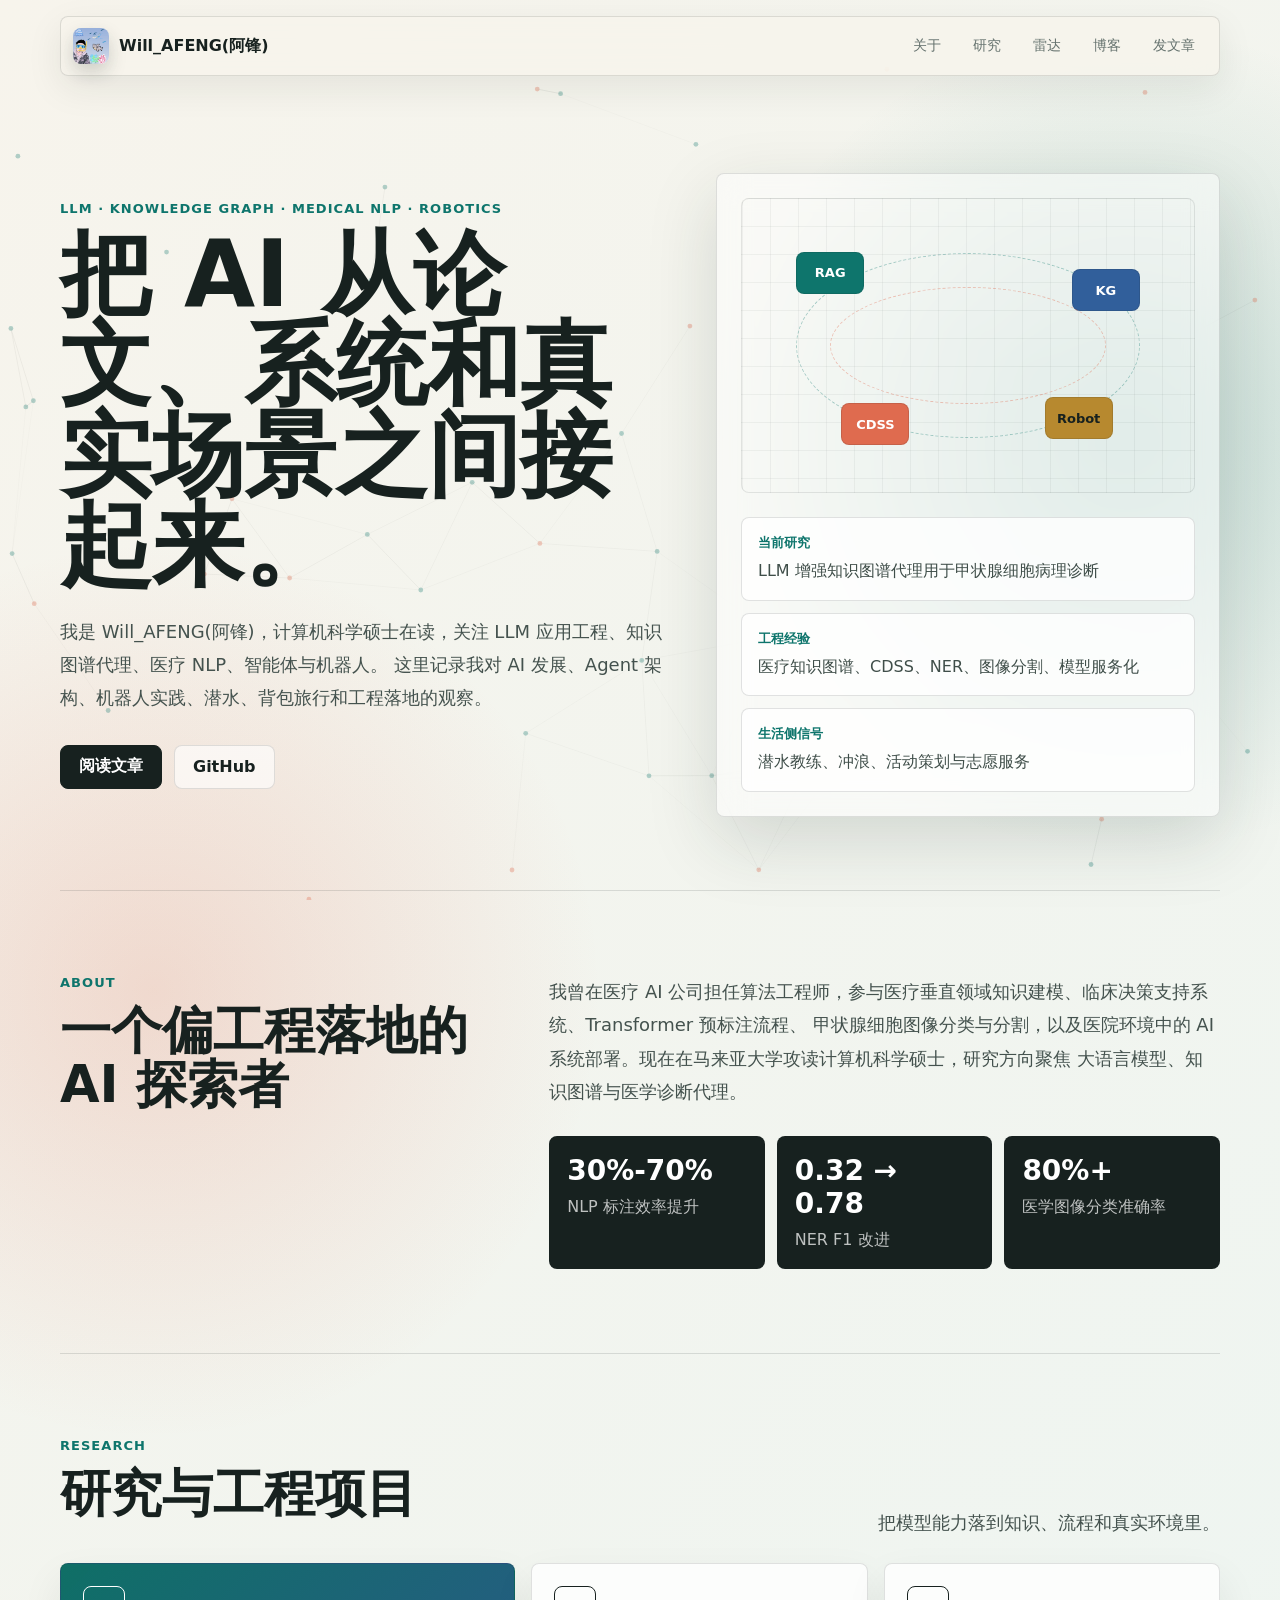
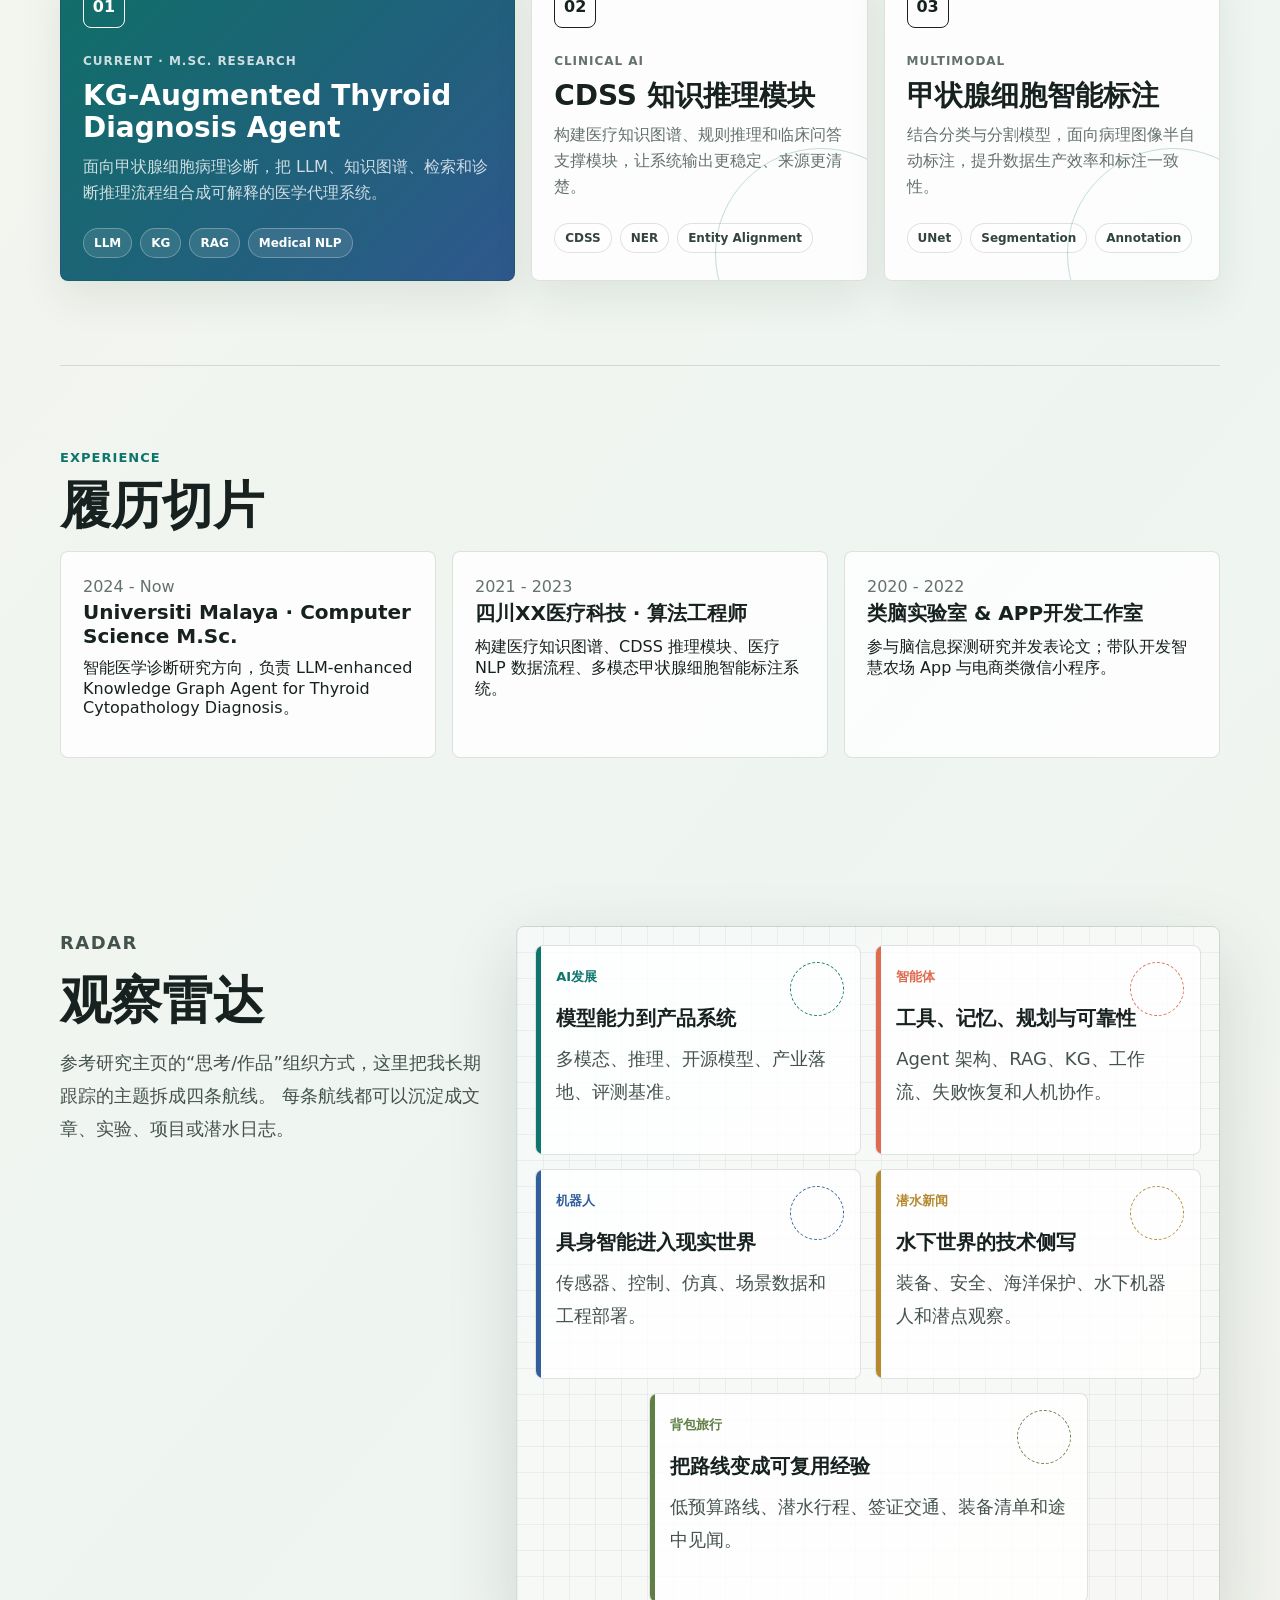
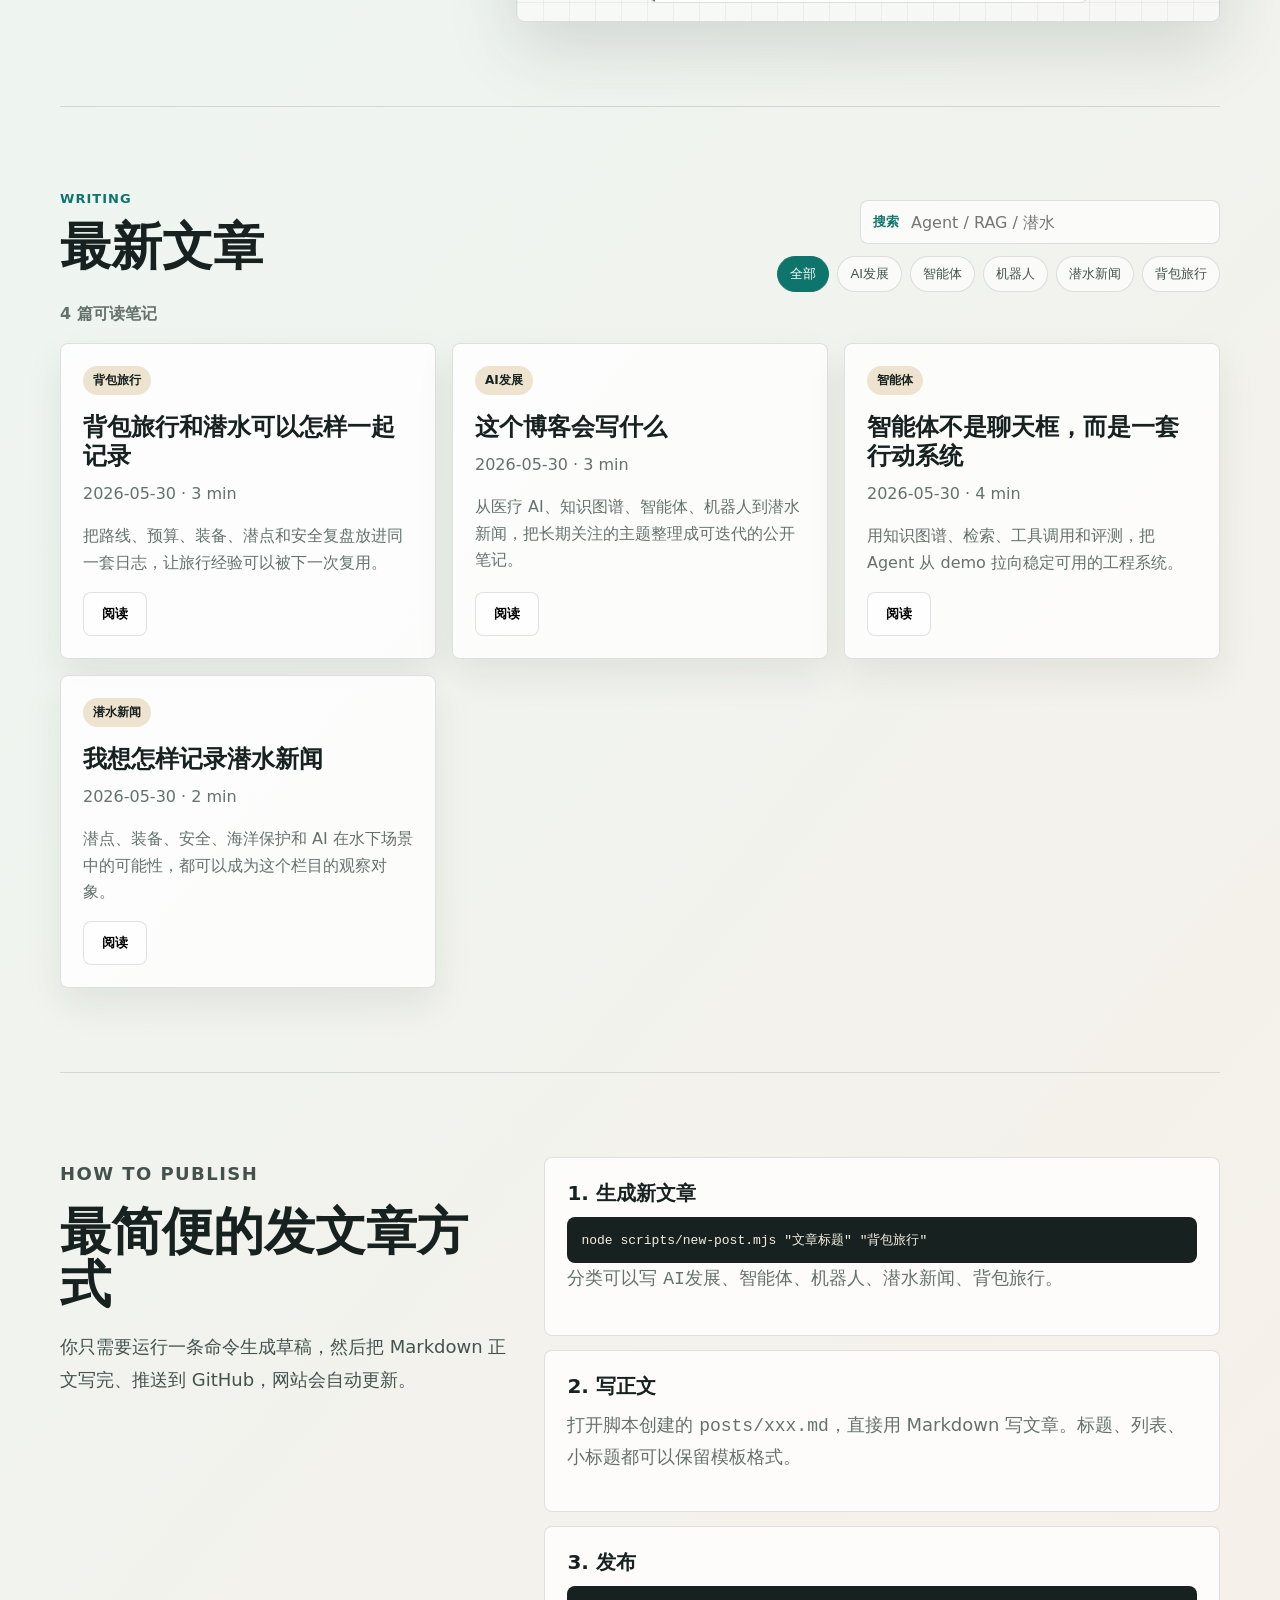
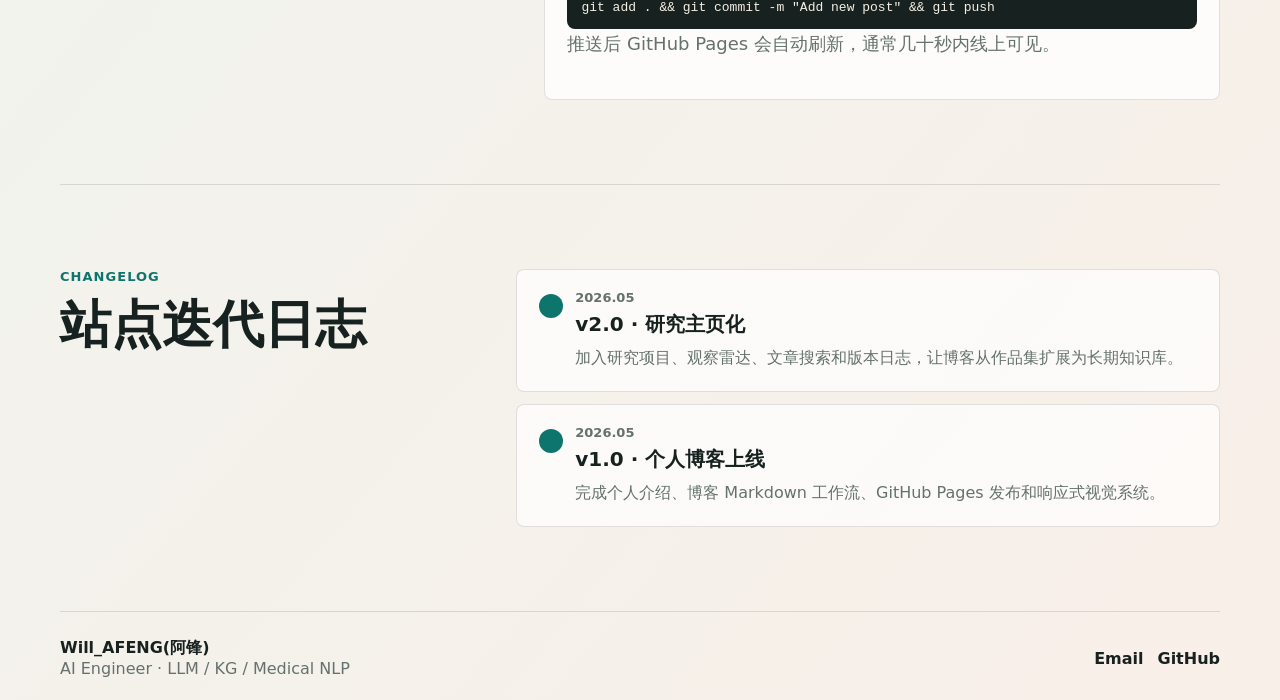
==== FengBlog/index.html @ 1c913313 "Update blog identity and travel publishing flow" ====
<!doctype html>
<html lang="zh-CN">
  <head>
    <meta charset="utf-8">
    <meta name="viewport" content="width=device-width, initial-scale=1">
    <meta name="description" content="Will_AFENG(阿锋)的个人博客：LLM、AI 应用工程、智能体、机器人、潜水与背包旅行。">
    <title>Will_AFENG(阿锋) | AI 应用工程师</title>
    <link rel="stylesheet" href="/styles.css">
  </head>
  <body>
    <canvas id="signal-field" aria-hidden="true"></canvas>

    <header class="site-header">
      <a class="brand" href="#top" aria-label="回到首页">
        <img class="brand-avatar" src="/assets/avatar.jpg" alt="Will_AFENG(阿锋)头像">
        <span>Will_AFENG(阿锋)</span>
      </a>
      <nav class="nav" aria-label="主导航">
        <a href="#about">关于</a>
        <a href="#research">研究</a>
        <a href="#radar">雷达</a>
        <a href="#posts">博客</a>
        <a href="#add-post">发文章</a>
      </nav>
    </header>

    <main id="top">
      <section class="hero">
        <div class="hero-copy">
          <p class="eyebrow">LLM · Knowledge Graph · Medical NLP · Robotics</p>
          <h1>把 AI 从论文、系统和真实场景之间接起来。</h1>
          <p class="hero-lede">
            我是 Will_AFENG(阿锋)，计算机科学硕士在读，关注 LLM 应用工程、知识图谱代理、医疗 NLP、智能体与机器人。
            这里记录我对 AI 发展、Agent 架构、机器人实践、潜水、背包旅行和工程落地的观察。
          </p>
          <div class="hero-actions">
            <a class="button primary" href="#posts">阅读文章</a>
            <a class="button ghost" href="https://github.com/JtingF101" target="_blank" rel="noreferrer">GitHub</a>
          </div>
        </div>

        <aside class="hero-panel" aria-label="个人状态">
          <div class="status-orbit">
            <span>RAG</span>
            <span>KG</span>
            <span>CDSS</span>
            <span>Robot</span>
          </div>
          <dl class="quick-facts">
            <div>
              <dt>当前研究</dt>
              <dd>LLM 增强知识图谱代理用于甲状腺细胞病理诊断</dd>
            </div>
            <div>
              <dt>工程经验</dt>
              <dd>医疗知识图谱、CDSS、NER、图像分割、模型服务化</dd>
            </div>
            <div>
              <dt>生活侧信号</dt>
              <dd>潜水教练、冲浪、活动策划与志愿服务</dd>
            </div>
          </dl>
        </aside>
      </section>

      <section id="about" class="section about-grid">
        <div>
          <p class="section-kicker">About</p>
          <h2>一个偏工程落地的 AI 探索者</h2>
        </div>
        <div class="about-copy">
          <p>
            我曾在医疗 AI 公司担任算法工程师，参与医疗垂直领域知识建模、临床决策支持系统、Transformer 预标注流程、
            甲状腺细胞图像分类与分割，以及医院环境中的 AI 系统部署。现在在马来亚大学攻读计算机科学硕士，研究方向聚焦
            大语言模型、知识图谱与医学诊断代理。
          </p>
          <div class="metric-row">
            <div><strong>30%-70%</strong><span>NLP 标注效率提升</span></div>
            <div><strong>0.32 → 0.78</strong><span>NER F1 改进</span></div>
            <div><strong>80%+</strong><span>医学图像分类准确率</span></div>
          </div>
        </div>
      </section>

      <section id="research" class="section research-section">
        <div class="section-heading">
          <div>
            <p class="section-kicker">Research</p>
            <h2>研究与工程项目</h2>
          </div>
          <p class="section-note">把模型能力落到知识、流程和真实环境里。</p>
        </div>
        <div class="research-grid">
          <article class="research-card feature">
            <span class="card-index">01</span>
            <p class="project-type">Current · M.Sc. Research</p>
            <h3>KG-Augmented Thyroid Diagnosis Agent</h3>
            <p>
              面向甲状腺细胞病理诊断，把 LLM、知识图谱、检索和诊断推理流程组合成可解释的医学代理系统。
            </p>
            <div class="pill-row">
              <span>LLM</span><span>KG</span><span>RAG</span><span>Medical NLP</span>
            </div>
          </article>
          <article class="research-card">
            <span class="card-index">02</span>
            <p class="project-type">Clinical AI</p>
            <h3>CDSS 知识推理模块</h3>
            <p>
              构建医疗知识图谱、规则推理和临床问答支撑模块，让系统输出更稳定、来源更清楚。
            </p>
            <div class="pill-row">
              <span>CDSS</span><span>NER</span><span>Entity Alignment</span>
            </div>
          </article>
          <article class="research-card">
            <span class="card-index">03</span>
            <p class="project-type">Multimodal</p>
            <h3>甲状腺细胞智能标注</h3>
            <p>
              结合分类与分割模型，面向病理图像半自动标注，提升数据生产效率和标注一致性。
            </p>
            <div class="pill-row">
              <span>UNet</span><span>Segmentation</span><span>Annotation</span>
            </div>
          </article>
        </div>
      </section>

      <section class="section timeline-section">
        <p class="section-kicker">Experience</p>
        <h2>履历切片</h2>
        <div class="timeline">
          <article>
            <time>2024 - Now</time>
            <h3>Universiti Malaya · Computer Science M.Sc.</h3>
            <p>智能医学诊断研究方向，负责 LLM-enhanced Knowledge Graph Agent for Thyroid Cytopathology Diagnosis。</p>
          </article>
          <article>
            <time>2021 - 2023</time>
            <h3>四川XX医疗科技 · 算法工程师</h3>
            <p>构建医疗知识图谱、CDSS 推理模块、医疗 NLP 数据流程、多模态甲状腺细胞智能标注系统。</p>
          </article>
          <article>
            <time>2020 - 2022</time>
            <h3>类脑实验室 & APP开发工作室</h3>
            <p>参与脑信息探测研究并发表论文；带队开发智慧农场 App 与电商类微信小程序。</p>
          </article>
        </div>
      </section>

      <section id="radar" class="section radar-section">
        <div>
          <p class="section-kicker">Radar</p>
          <h2>观察雷达</h2>
          <p>
            参考研究主页的“思考/作品”组织方式，这里把我长期跟踪的主题拆成四条航线。
            每条航线都可以沉淀成文章、实验、项目或潜水日志。
          </p>
        </div>
        <div class="radar-board" aria-label="主题观察雷达">
          <article style="--accent: var(--teal)">
            <span>AI发展</span>
            <strong>模型能力到产品系统</strong>
            <p>多模态、推理、开源模型、产业落地、评测基准。</p>
          </article>
          <article style="--accent: var(--coral)">
            <span>智能体</span>
            <strong>工具、记忆、规划与可靠性</strong>
            <p>Agent 架构、RAG、KG、工作流、失败恢复和人机协作。</p>
          </article>
          <article style="--accent: var(--blue)">
            <span>机器人</span>
            <strong>具身智能进入现实世界</strong>
            <p>传感器、控制、仿真、场景数据和工程部署。</p>
          </article>
          <article style="--accent: var(--gold)">
            <span>潜水新闻</span>
            <strong>水下世界的技术侧写</strong>
            <p>装备、安全、海洋保护、水下机器人和潜点观察。</p>
          </article>
          <article style="--accent: #5f7f45">
            <span>背包旅行</span>
            <strong>把路线变成可复用经验</strong>
            <p>低预算路线、潜水行程、签证交通、装备清单和途中见闻。</p>
          </article>
        </div>
      </section>

      <section id="posts" class="section posts-section">
        <div class="section-heading">
          <div>
            <p class="section-kicker">Writing</p>
            <h2>最新文章</h2>
          </div>
          <div class="post-tools">
            <label class="search-box">
              <span>搜索</span>
              <input id="post-search" type="search" placeholder="Agent / RAG / 潜水">
            </label>
            <div class="filters" role="group" aria-label="文章分类筛选">
              <button class="chip active" type="button" data-filter="all">全部</button>
              <button class="chip" type="button" data-filter="AI发展">AI发展</button>
              <button class="chip" type="button" data-filter="智能体">智能体</button>
              <button class="chip" type="button" data-filter="机器人">机器人</button>
              <button class="chip" type="button" data-filter="潜水新闻">潜水新闻</button>
              <button class="chip" type="button" data-filter="背包旅行">背包旅行</button>
            </div>
          </div>
        </div>
        <p id="post-count" class="post-count"></p>
        <div id="post-list" class="post-grid" aria-live="polite"></div>
      </section>

      <section id="reader" class="reader" hidden>
        <div class="reader-toolbar">
          <button id="close-reader" class="button ghost" type="button">返回列表</button>
          <span id="reading-time"></span>
        </div>
        <article id="post-content" class="post-content"></article>
      </section>

      <section id="add-post" class="section add-post-section">
        <div>
          <p class="section-kicker">How To Publish</p>
          <h2>最简便的发文章方式</h2>
          <p>
            你只需要运行一条命令生成草稿，然后把 Markdown 正文写完、推送到 GitHub，网站会自动更新。
          </p>
        </div>
        <div class="ops-grid">
          <article class="ops-card">
            <h3>1. 生成新文章</h3>
            <code>node scripts/new-post.mjs "文章标题" "背包旅行"</code>
            <p>分类可以写 <span>AI发展</span>、<span>智能体</span>、<span>机器人</span>、<span>潜水新闻</span>、<span>背包旅行</span>。</p>
          </article>
          <article class="ops-card">
            <h3>2. 写正文</h3>
            <p>打开脚本创建的 <span>posts/xxx.md</span>，直接用 Markdown 写文章。标题、列表、小标题都可以保留模板格式。</p>
          </article>
          <article class="ops-card">
            <h3>3. 发布</h3>
            <code>git add . && git commit -m "Add new post" && git push</code>
            <p>推送后 GitHub Pages 会自动刷新，通常几十秒内线上可见。</p>
          </article>
        </div>
      </section>

      <section class="section changelog-section">
        <div>
          <p class="section-kicker">Changelog</p>
          <h2>站点迭代日志</h2>
        </div>
        <ol class="changelog">
          <li>
            <time>2026.05</time>
            <strong>v2.0 · 研究主页化</strong>
            <p>加入研究项目、观察雷达、文章搜索和版本日志，让博客从作品集扩展为长期知识库。</p>
          </li>
          <li>
            <time>2026.05</time>
            <strong>v1.0 · 个人博客上线</strong>
            <p>完成个人介绍、博客 Markdown 工作流、GitHub Pages 发布和响应式视觉系统。</p>
          </li>
        </ol>
      </section>
    </main>

    <footer id="contact" class="site-footer">
      <div>
        <strong>Will_AFENG(阿锋)</strong>
        <p>AI Engineer · LLM / KG / Medical NLP</p>
      </div>
      <div class="footer-links">
        <a href="mailto:tingfengj110111@163.com">Email</a>
        <a href="https://github.com/JtingF101" target="_blank" rel="noreferrer">GitHub</a>
      </div>
    </footer>

    <script src="/script.js" type="module"></script>
  </body>
</html>
---- styles.css ----
:root {
  color-scheme: light;
  --ink: #17211f;
  --muted: #64716d;
  --paper: #f7f4ec;
  --surface: rgba(255, 255, 255, 0.78);
  --line: rgba(23, 33, 31, 0.13);
  --teal: #0e756c;
  --coral: #df6b4f;
  --gold: #b7892f;
  --blue: #315f9b;
  --shadow: 0 24px 70px rgba(26, 44, 41, 0.15);
  font-family: Inter, ui-sans-serif, system-ui, -apple-system, BlinkMacSystemFont, "Segoe UI", sans-serif;
}

* {
  box-sizing: border-box;
}

html {
  scroll-behavior: smooth;
}

body {
  margin: 0;
  min-height: 100vh;
  color: var(--ink);
  background:
    radial-gradient(circle at 12% 18%, rgba(223, 107, 79, 0.2), transparent 28rem),
    radial-gradient(circle at 88% 8%, rgba(14, 117, 108, 0.2), transparent 26rem),
    linear-gradient(130deg, #f7f4ec 0%, #eef5f1 48%, #f8efe8 100%);
  overflow-x: hidden;
}

a {
  color: inherit;
  text-decoration: none;
}

#signal-field {
  position: fixed;
  inset: 0;
  z-index: -1;
  opacity: 0.55;
}

.site-header {
  position: sticky;
  top: 0;
  z-index: 10;
  display: flex;
  align-items: center;
  justify-content: space-between;
  gap: 24px;
  width: min(1160px, calc(100% - 32px));
  margin: 16px auto 0;
  padding: 10px 12px;
  border: 1px solid var(--line);
  border-radius: 8px;
  background: rgba(247, 244, 236, 0.82);
  box-shadow: 0 12px 36px rgba(23, 33, 31, 0.08);
  backdrop-filter: blur(18px);
}

.brand,
.nav,
.hero-actions,
.footer-links,
.filters {
  display: flex;
  align-items: center;
}

.brand {
  gap: 10px;
  font-weight: 800;
}

.brand-avatar {
  display: block;
  width: 36px;
  height: 36px;
  border-radius: 8px;
  object-fit: cover;
  object-position: 34% 68%;
  box-shadow: 0 8px 18px rgba(23, 33, 31, 0.18);
}

.nav {
  gap: 8px;
}

.nav a {
  padding: 10px 12px;
  border-radius: 7px;
  color: var(--muted);
  font-size: 14px;
}

.nav a:hover {
  color: var(--ink);
  background: rgba(255, 255, 255, 0.7);
}

main {
  width: min(1160px, calc(100% - 32px));
  margin: 0 auto;
}

.hero {
  display: grid;
  grid-template-columns: minmax(0, 1.1fr) minmax(320px, 0.9fr);
  gap: 40px;
  min-height: calc(100vh - 86px);
  align-items: center;
  padding: 70px 0 46px;
}

.eyebrow,
.section-kicker {
  margin: 0 0 14px;
  color: var(--teal);
  font-size: 13px;
  font-weight: 800;
  letter-spacing: 0.08em;
  text-transform: uppercase;
}

h1,
h2,
h3,
p {
  margin-top: 0;
}

h1 {
  max-width: 820px;
  margin-bottom: 24px;
  font-size: clamp(48px, 8vw, 92px);
  line-height: 0.98;
  letter-spacing: 0;
}

h2 {
  margin-bottom: 18px;
  font-size: clamp(30px, 4vw, 54px);
  line-height: 1.05;
  letter-spacing: 0;
}

h3 {
  margin-bottom: 10px;
  font-size: 20px;
}

.hero-lede,
.about-copy p,
.add-post-section p,
.radar-section p,
.section-note {
  color: #44524e;
  font-size: 18px;
  line-height: 1.85;
}

.hero-actions {
  flex-wrap: wrap;
  gap: 12px;
  margin-top: 30px;
}

.button {
  display: inline-flex;
  min-height: 44px;
  align-items: center;
  justify-content: center;
  padding: 0 18px;
  border: 1px solid var(--line);
  border-radius: 8px;
  font-weight: 800;
  cursor: pointer;
}

.button.primary {
  color: white;
  background: #17211f;
  border-color: #17211f;
}

.button.ghost,
.chip {
  background: rgba(255, 255, 255, 0.62);
}

.hero-panel {
  position: relative;
  min-height: 560px;
  padding: 24px;
  border: 1px solid var(--line);
  border-radius: 8px;
  background: rgba(255, 255, 255, 0.48);
  box-shadow: var(--shadow);
  overflow: hidden;
  backdrop-filter: blur(16px);
}

.status-orbit {
  position: relative;
  height: 295px;
  margin-bottom: 24px;
  border: 1px solid rgba(23, 33, 31, 0.1);
  border-radius: 8px;
  background:
    linear-gradient(90deg, rgba(23, 33, 31, 0.05) 1px, transparent 1px),
    linear-gradient(0deg, rgba(23, 33, 31, 0.05) 1px, transparent 1px);
  background-size: 28px 28px;
}

.status-orbit::before,
.status-orbit::after {
  content: "";
  position: absolute;
  inset: 54px;
  border: 1px dashed rgba(14, 117, 108, 0.34);
  border-radius: 50%;
  animation: spin 18s linear infinite;
}

.status-orbit::after {
  inset: 88px;
  border-color: rgba(223, 107, 79, 0.38);
  animation-duration: 12s;
  animation-direction: reverse;
}

.status-orbit span {
  position: absolute;
  display: grid;
  min-width: 68px;
  min-height: 42px;
  place-items: center;
  border: 1px solid var(--line);
  border-radius: 8px;
  color: white;
  background: #17211f;
  font-size: 13px;
  font-weight: 900;
}

.status-orbit span:nth-child(1) { left: 12%; top: 18%; background: var(--teal); }
.status-orbit span:nth-child(2) { right: 12%; top: 24%; background: var(--blue); }
.status-orbit span:nth-child(3) { left: 22%; bottom: 16%; background: var(--coral); }
.status-orbit span:nth-child(4) { right: 18%; bottom: 18%; background: var(--gold); color: #17211f; }

@keyframes spin {
  to { transform: rotate(360deg); }
}

.quick-facts {
  display: grid;
  gap: 12px;
  margin: 0;
}

.quick-facts div,
.timeline article,
.post-card,
.ops-card,
.research-card,
.radar-board article {
  border: 1px solid var(--line);
  border-radius: 8px;
  background: var(--surface);
}

.quick-facts div {
  padding: 16px;
}

.quick-facts dt {
  color: var(--teal);
  font-size: 13px;
  font-weight: 900;
}

.quick-facts dd {
  margin: 6px 0 0;
  color: #3f4e49;
  line-height: 1.6;
}

.section {
  padding: 84px 0;
}

.about-grid {
  display: grid;
  grid-template-columns: 0.8fr 1.2fr;
  gap: 42px;
  align-items: start;
  border-top: 1px solid var(--line);
}

.metric-row {
  display: grid;
  grid-template-columns: repeat(3, 1fr);
  gap: 12px;
  margin-top: 28px;
}

.metric-row div {
  min-height: 112px;
  padding: 18px;
  border-radius: 8px;
  background: #17211f;
  color: white;
}

.metric-row strong {
  display: block;
  margin-bottom: 10px;
  font-size: 28px;
}

.metric-row span {
  color: rgba(255, 255, 255, 0.72);
}

.timeline {
  display: grid;
  grid-template-columns: repeat(3, 1fr);
  gap: 16px;
}

.timeline article,
.post-card,
.ops-card,
.research-card {
  padding: 22px;
}

.timeline time,
.post-meta,
.ops-card p,
.post-card p,
.research-card p {
  color: var(--muted);
  line-height: 1.65;
}

.section-note {
  max-width: 360px;
  margin: 0;
}

.research-section,
.timeline-section,
.posts-section,
.add-post-section,
.changelog-section {
  border-top: 1px solid var(--line);
}

.research-grid {
  display: grid;
  grid-template-columns: 1.15fr 0.85fr 0.85fr;
  gap: 16px;
}

.research-card {
  position: relative;
  min-height: 310px;
  overflow: hidden;
  box-shadow: 0 18px 42px rgba(23, 33, 31, 0.08);
}

.research-card::after {
  content: "";
  position: absolute;
  right: -60px;
  bottom: -80px;
  width: 210px;
  height: 210px;
  border: 1px solid rgba(14, 117, 108, 0.24);
  border-radius: 50%;
}

.research-card.feature {
  color: white;
  background:
    linear-gradient(135deg, rgba(14, 117, 108, 0.92), rgba(49, 95, 155, 0.88)),
    #17211f;
}

.research-card.feature p,
.research-card.feature .project-type {
  color: rgba(255, 255, 255, 0.78);
}

.research-card.feature .pill-row span {
  color: white;
  border-color: rgba(255, 255, 255, 0.28);
  background: rgba(255, 255, 255, 0.1);
}

.card-index {
  display: inline-flex;
  width: 42px;
  height: 42px;
  align-items: center;
  justify-content: center;
  margin-bottom: 24px;
  border: 1px solid currentColor;
  border-radius: 8px;
  font-weight: 900;
}

.project-type {
  margin-bottom: 8px;
  color: var(--teal);
  font-size: 12px;
  font-weight: 900;
  letter-spacing: 0.08em;
  text-transform: uppercase;
}

.research-card h3 {
  font-size: 28px;
  line-height: 1.14;
}

.pill-row {
  display: flex;
  flex-wrap: wrap;
  gap: 8px;
  margin-top: 22px;
}

.pill-row span {
  padding: 7px 10px;
  border: 1px solid var(--line);
  border-radius: 999px;
  color: #33443f;
  background: rgba(255, 255, 255, 0.54);
  font-size: 12px;
  font-weight: 800;
}

.radar-section {
  display: grid;
  grid-template-columns: 0.75fr 1.25fr;
  gap: 34px;
  align-items: start;
}

.radar-board {
  display: grid;
  grid-template-columns: repeat(6, 1fr);
  gap: 14px;
  padding: 18px;
  border: 1px solid var(--line);
  border-radius: 8px;
  background:
    linear-gradient(90deg, rgba(23, 33, 31, 0.05) 1px, transparent 1px),
    linear-gradient(0deg, rgba(23, 33, 31, 0.05) 1px, transparent 1px),
    rgba(255, 255, 255, 0.42);
  background-size: 26px 26px;
  box-shadow: var(--shadow);
}

.radar-board article {
  position: relative;
  grid-column: span 3;
  min-height: 210px;
  padding: 20px;
  overflow: hidden;
}

.radar-board article:last-child {
  grid-column: 2 / span 4;
}

.radar-board article::before {
  content: "";
  position: absolute;
  inset: 0 auto 0 0;
  width: 5px;
  background: var(--accent);
}

.radar-board article::after {
  content: "";
  position: absolute;
  right: 16px;
  top: 16px;
  width: 52px;
  height: 52px;
  border: 1px dashed var(--accent);
  border-radius: 50%;
}

.radar-board span {
  display: inline-block;
  margin-bottom: 20px;
  color: var(--accent);
  font-size: 13px;
  font-weight: 900;
}

.radar-board strong {
  display: block;
  margin-bottom: 10px;
  font-size: 20px;
  line-height: 1.28;
}

.section-heading {
  display: flex;
  justify-content: space-between;
  gap: 24px;
  align-items: end;
  margin-bottom: 24px;
}

.filters {
  flex-wrap: wrap;
  gap: 8px;
  justify-content: flex-end;
}

.post-tools {
  display: grid;
  gap: 12px;
  justify-items: end;
}

.search-box {
  display: flex;
  width: min(360px, 100%);
  min-height: 44px;
  align-items: center;
  gap: 10px;
  padding: 0 12px;
  border: 1px solid var(--line);
  border-radius: 8px;
  background: rgba(255, 255, 255, 0.68);
}

.search-box span {
  color: var(--teal);
  font-size: 13px;
  font-weight: 900;
}

.search-box input {
  min-width: 0;
  flex: 1;
  border: 0;
  outline: 0;
  color: var(--ink);
  background: transparent;
  font: inherit;
}

.post-count {
  margin: -12px 0 18px;
  color: var(--muted);
  font-weight: 800;
}

.chip {
  min-height: 36px;
  padding: 0 12px;
  border: 1px solid var(--line);
  border-radius: 999px;
  color: #44524e;
  cursor: pointer;
}

.chip.active {
  color: white;
  background: var(--teal);
  border-color: var(--teal);
}

.post-grid {
  display: grid;
  grid-template-columns: repeat(3, 1fr);
  gap: 16px;
}

.post-card {
  display: flex;
  min-height: 260px;
  flex-direction: column;
  box-shadow: 0 16px 38px rgba(23, 33, 31, 0.08);
  transition: transform 180ms ease, box-shadow 180ms ease;
}

.post-card:hover {
  transform: translateY(-4px);
  box-shadow: var(--shadow);
}

.post-card h3 {
  font-size: 24px;
  line-height: 1.2;
}

.post-tag {
  width: fit-content;
  margin-bottom: 18px;
  padding: 6px 10px;
  border-radius: 999px;
  color: #17211f;
  background: rgba(183, 137, 47, 0.22);
  font-size: 12px;
  font-weight: 900;
}

.post-card .button {
  width: fit-content;
  margin-top: auto;
}

.reader {
  padding: 40px 0 80px;
}

.reader-toolbar {
  display: flex;
  align-items: center;
  justify-content: space-between;
  margin-bottom: 18px;
}

.post-content {
  max-width: 820px;
  padding: 34px;
  border: 1px solid var(--line);
  border-radius: 8px;
  background: rgba(255, 255, 255, 0.82);
  box-shadow: var(--shadow);
}

.post-content h1 {
  font-size: clamp(36px, 6vw, 62px);
}

.post-content h2 {
  margin-top: 36px;
  font-size: 28px;
}

.post-content p,
.post-content li {
  color: #374642;
  font-size: 17px;
  line-height: 1.9;
}

.post-content code,
.ops-card code {
  display: block;
  overflow-x: auto;
  padding: 14px;
  border-radius: 8px;
  color: #f5efe5;
  background: #17211f;
  white-space: nowrap;
}

.add-post-section {
  display: grid;
  grid-template-columns: 0.8fr 1.2fr;
  gap: 34px;
  align-items: start;
}

.ops-grid {
  display: grid;
  gap: 14px;
}

.ops-card span {
  font-family: ui-monospace, SFMono-Regular, Menlo, Consolas, monospace;
}

.ops-card ul {
  margin: 0;
  padding-left: 20px;
  color: #44524e;
  line-height: 1.8;
}

.changelog-section {
  display: grid;
  grid-template-columns: 0.75fr 1.25fr;
  gap: 34px;
}

.changelog {
  display: grid;
  gap: 12px;
  margin: 0;
  padding: 0;
  list-style: none;
}

.changelog li {
  position: relative;
  padding: 20px 20px 20px 58px;
  border: 1px solid var(--line);
  border-radius: 8px;
  background: rgba(255, 255, 255, 0.68);
}

.changelog li::before {
  content: "";
  position: absolute;
  left: 22px;
  top: 24px;
  width: 16px;
  height: 16px;
  border: 4px solid rgba(14, 117, 108, 0.2);
  border-radius: 50%;
  background: var(--teal);
}

.changelog time {
  display: block;
  margin-bottom: 6px;
  color: var(--muted);
  font-size: 13px;
  font-weight: 900;
}

.changelog strong {
  display: block;
  margin-bottom: 6px;
  font-size: 20px;
}

.changelog p {
  margin: 0;
  color: var(--muted);
  line-height: 1.7;
}

.site-footer {
  display: flex;
  width: min(1160px, calc(100% - 32px));
  margin: 0 auto 26px;
  padding: 26px 0 0;
  border-top: 1px solid var(--line);
  justify-content: space-between;
  gap: 20px;
}

.site-footer p {
  margin-bottom: 0;
  color: var(--muted);
}

.footer-links {
  gap: 14px;
  font-weight: 800;
}

@media (max-width: 900px) {
  .site-header,
  .section-heading,
  .site-footer {
    align-items: flex-start;
    flex-direction: column;
  }

  .hero,
  .about-grid,
  .add-post-section,
  .radar-section,
  .changelog-section {
    grid-template-columns: 1fr;
  }

  .hero {
    min-height: auto;
  }

  .timeline,
  .post-grid,
  .metric-row,
  .research-grid {
    grid-template-columns: 1fr;
  }

  .radar-board {
    grid-template-columns: 1fr;
  }

  .radar-board article,
  .radar-board article:last-child {
    grid-column: auto;
  }

  .post-tools {
    width: 100%;
    justify-items: start;
  }

  .search-box {
    width: 100%;
  }

  .hero-panel {
    min-height: auto;
  }
}

@media (max-width: 560px) {
  main,
  .site-header,
  .site-footer {
    width: min(100% - 20px, 1160px);
  }

  .nav {
    width: 100%;
    justify-content: space-between;
  }

  .nav a {
    padding: 9px 6px;
    font-size: 13px;
  }

  h1 {
    font-size: 44px;
  }

  .hero {
    padding-top: 46px;
  }

  .hero-panel,
  .post-content {
    padding: 18px;
  }
}
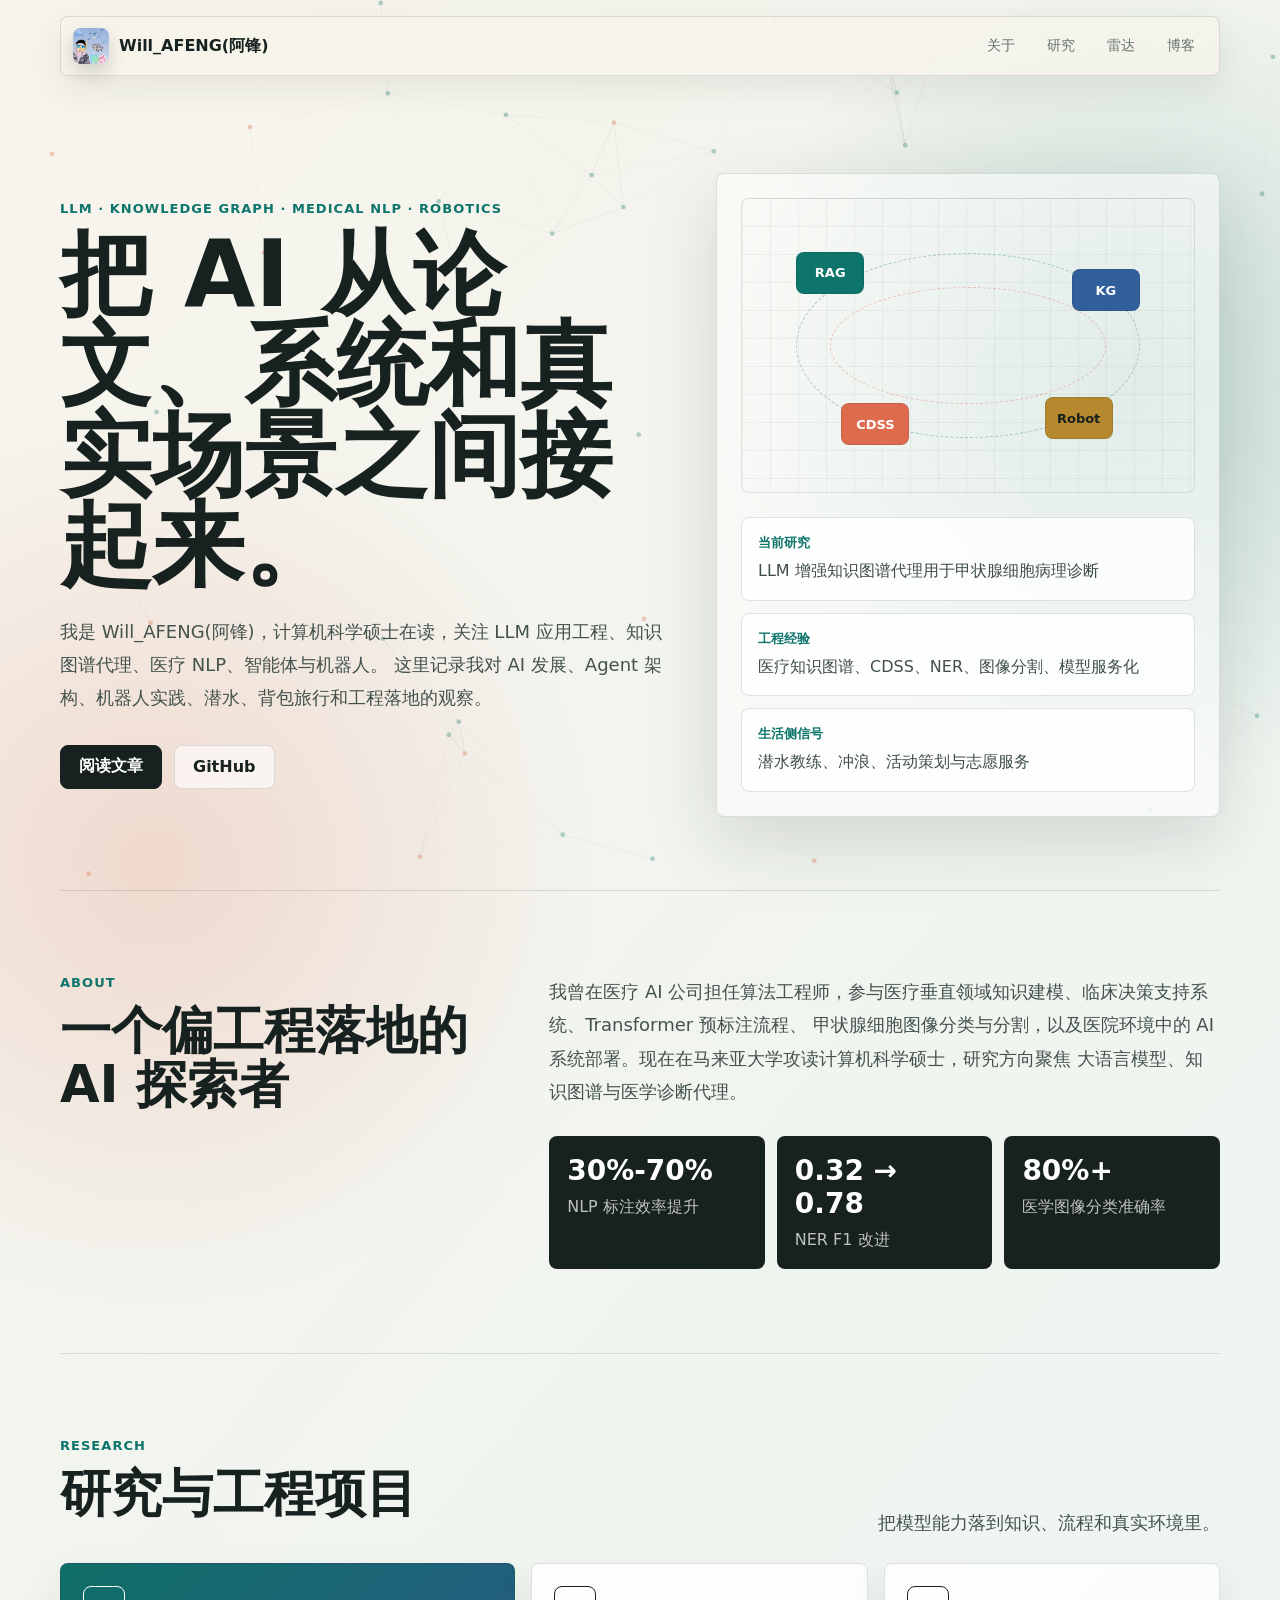
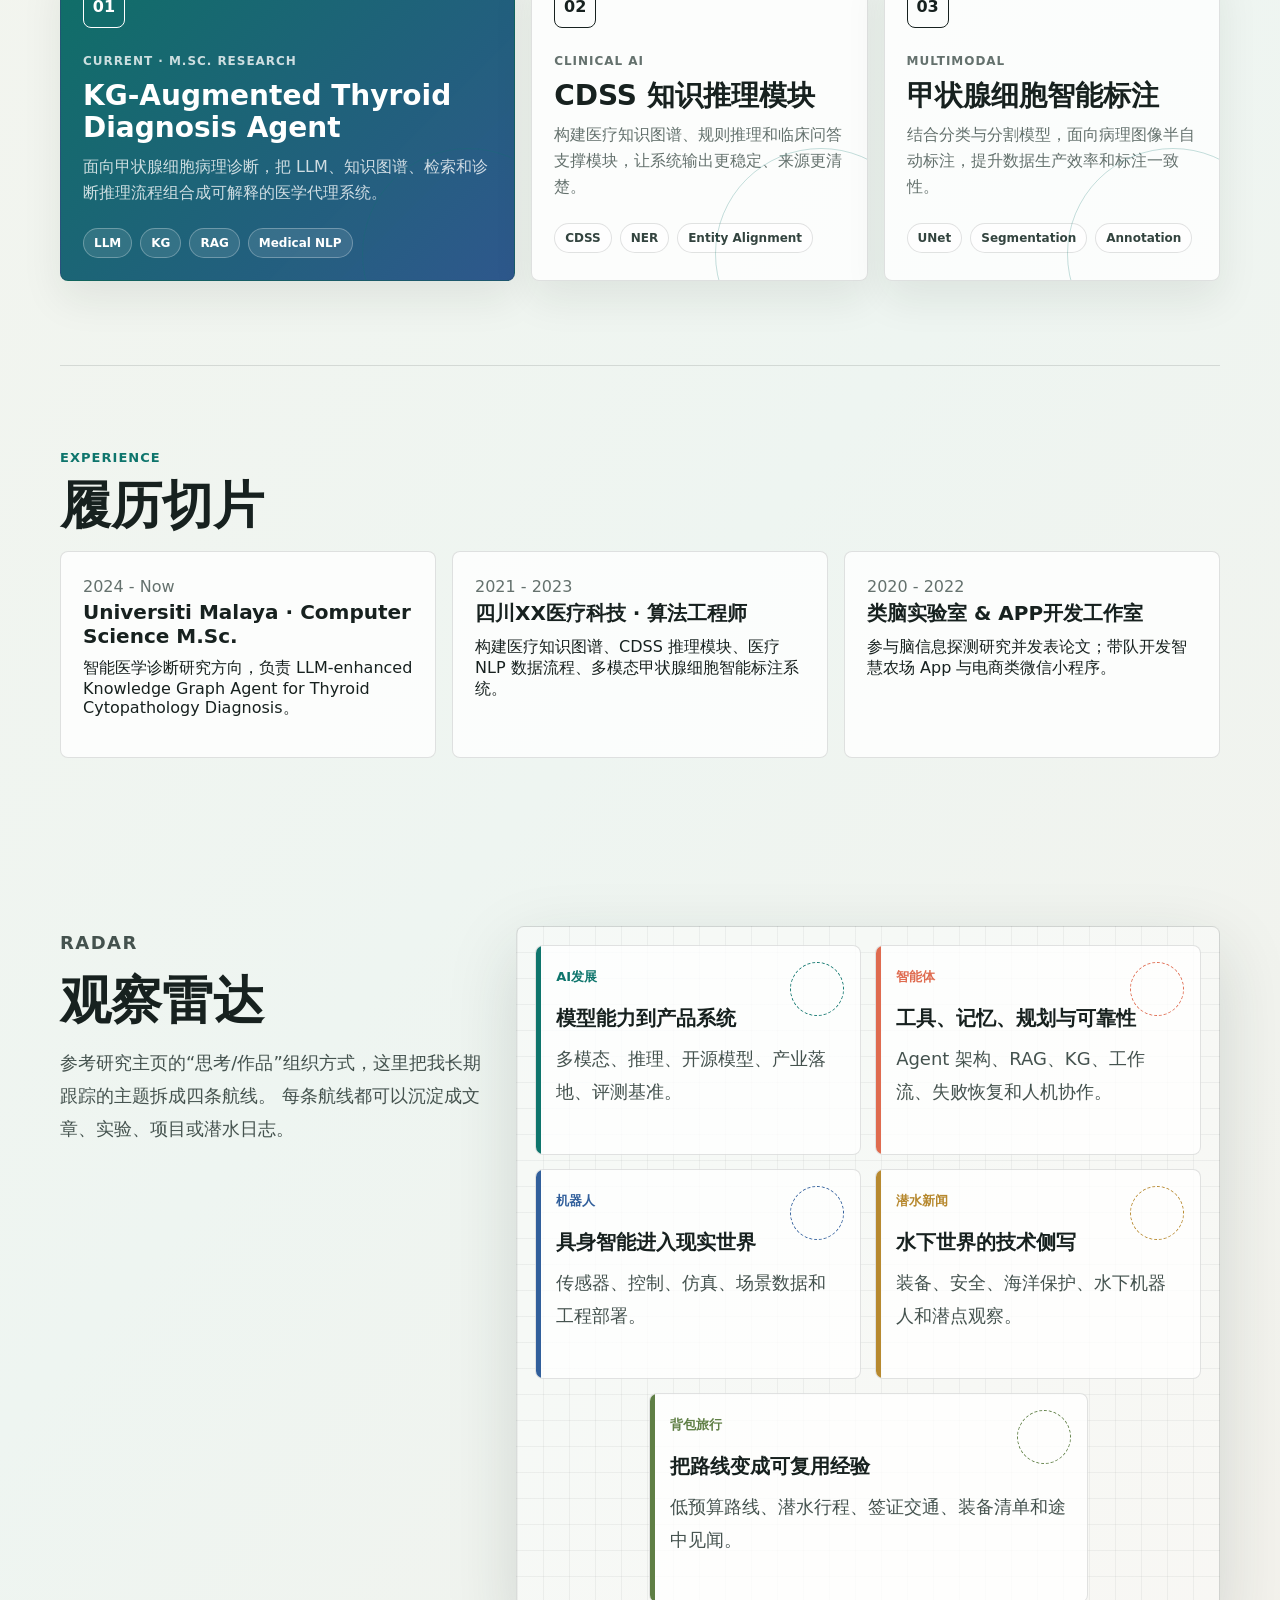
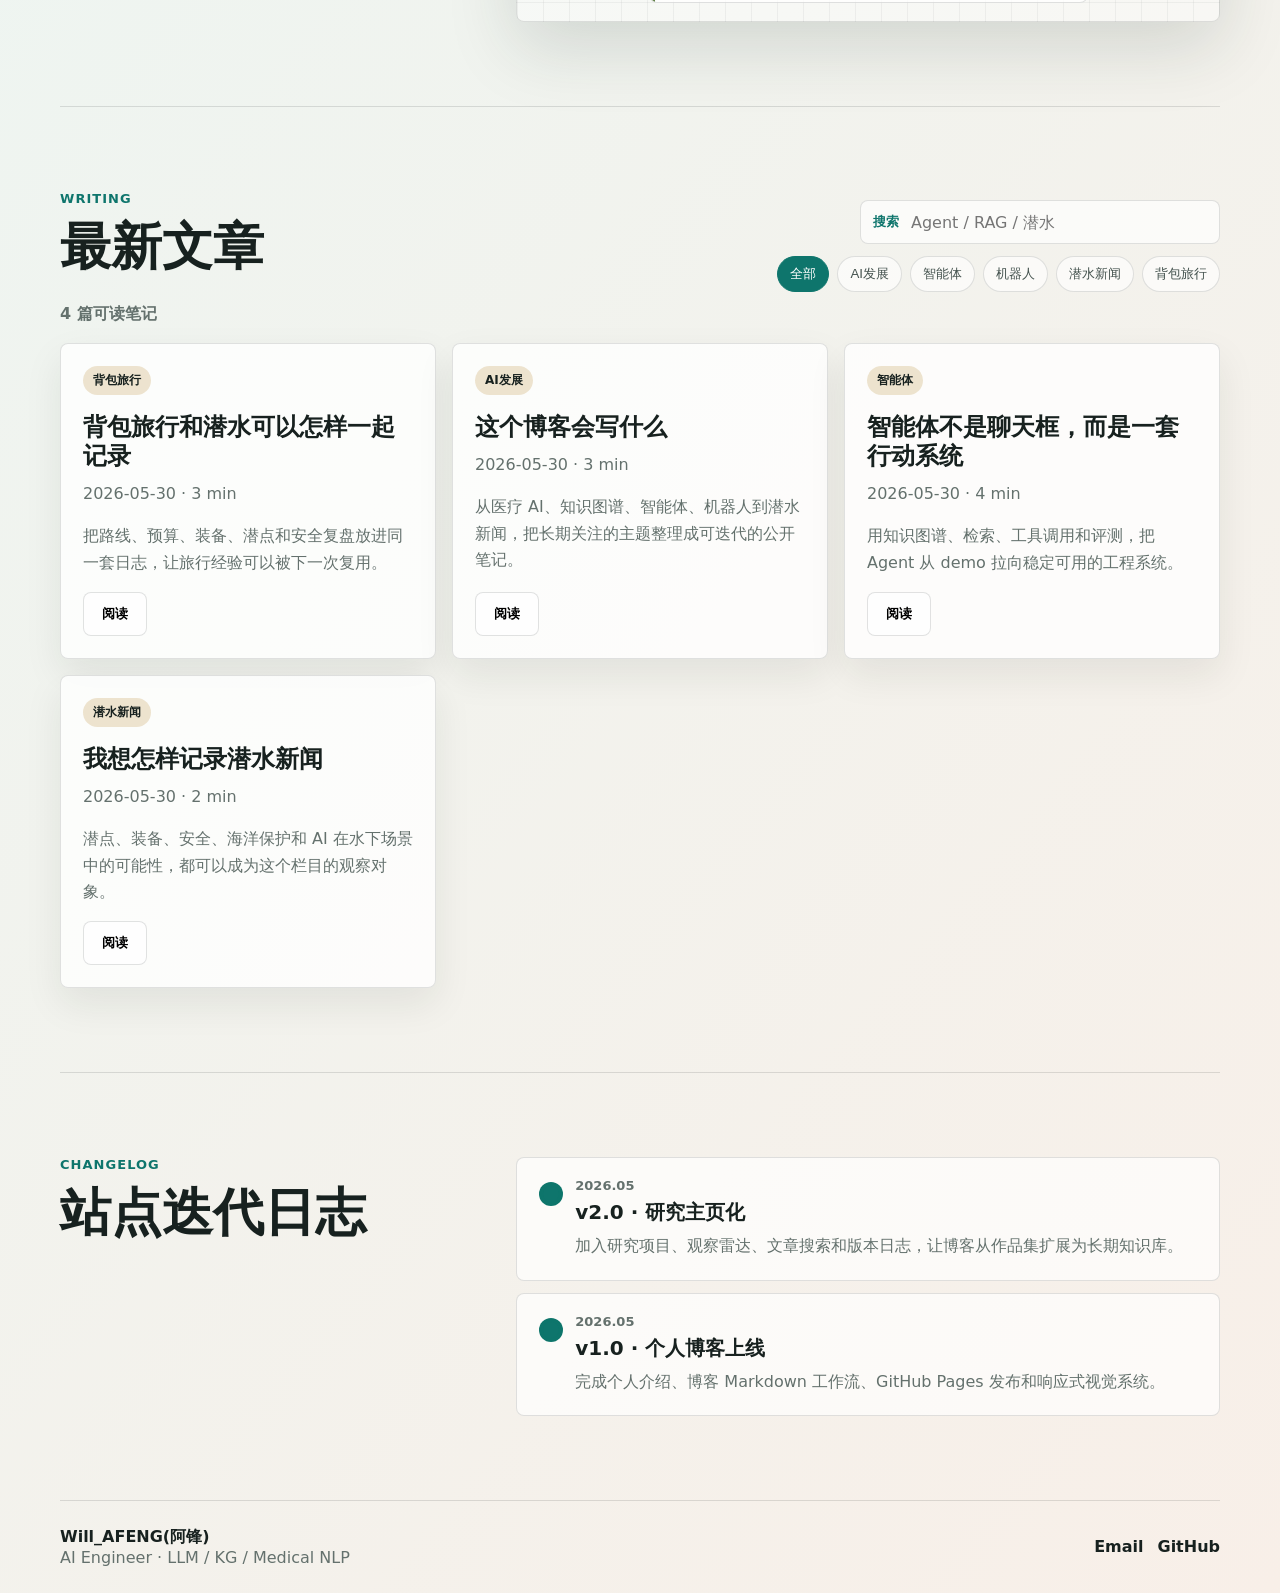
==== commit 217a95c6: "Remove publish instructions from homepage" ====
--- a/FengBlog/index.html
+++ b/FengBlog/index.html
@@ -20,7 +20,6 @@
         <a href="#research">研究</a>
         <a href="#radar">雷达</a>
         <a href="#posts">博客</a>
-        <a href="#add-post">发文章</a>
       </nav>
     </header>
 
@@ -220,32 +219,6 @@
         <article id="post-content" class="post-content"></article>
       </section>
 
-      <section id="add-post" class="section add-post-section">
-        <div>
-          <p class="section-kicker">How To Publish</p>
-          <h2>最简便的发文章方式</h2>
-          <p>
-            你只需要运行一条命令生成草稿，然后把 Markdown 正文写完、推送到 GitHub，网站会自动更新。
-          </p>
-        </div>
-        <div class="ops-grid">
-          <article class="ops-card">
-            <h3>1. 生成新文章</h3>
-            <code>node scripts/new-post.mjs "文章标题" "背包旅行"</code>
-            <p>分类可以写 <span>AI发展</span>、<span>智能体</span>、<span>机器人</span>、<span>潜水新闻</span>、<span>背包旅行</span>。</p>
-          </article>
-          <article class="ops-card">
-            <h3>2. 写正文</h3>
-            <p>打开脚本创建的 <span>posts/xxx.md</span>，直接用 Markdown 写文章。标题、列表、小标题都可以保留模板格式。</p>
-          </article>
-          <article class="ops-card">
-            <h3>3. 发布</h3>
-            <code>git add . && git commit -m "Add new post" && git push</code>
-            <p>推送后 GitHub Pages 会自动刷新，通常几十秒内线上可见。</p>
-          </article>
-        </div>
-      </section>
-
       <section class="section changelog-section">
         <div>
           <p class="section-kicker">Changelog</p>
--- a/styles.css
+++ b/styles.css
@@ -155,7 +155,6 @@
 
 .hero-lede,
 .about-copy p,
-.add-post-section p,
 .radar-section p,
 .section-note {
   color: #44524e;
@@ -265,7 +264,6 @@
 .quick-facts div,
 .timeline article,
 .post-card,
-.ops-card,
 .research-card,
 .radar-board article {
   border: 1px solid var(--line);
@@ -334,14 +332,12 @@
 
 .timeline article,
 .post-card,
-.ops-card,
 .research-card {
   padding: 22px;
 }
 
 .timeline time,
 .post-meta,
-.ops-card p,
 .post-card p,
 .research-card p {
   color: var(--muted);
@@ -356,7 +352,6 @@
 .research-section,
 .timeline-section,
 .posts-section,
-.add-post-section,
 .changelog-section {
   border-top: 1px solid var(--line);
 }
@@ -659,8 +654,7 @@
   line-height: 1.9;
 }
 
-.post-content code,
-.ops-card code {
+.post-content code {
   display: block;
   overflow-x: auto;
   padding: 14px;
@@ -668,29 +662,6 @@
   color: #f5efe5;
   background: #17211f;
   white-space: nowrap;
-}
-
-.add-post-section {
-  display: grid;
-  grid-template-columns: 0.8fr 1.2fr;
-  gap: 34px;
-  align-items: start;
-}
-
-.ops-grid {
-  display: grid;
-  gap: 14px;
-}
-
-.ops-card span {
-  font-family: ui-monospace, SFMono-Regular, Menlo, Consolas, monospace;
-}
-
-.ops-card ul {
-  margin: 0;
-  padding-left: 20px;
-  color: #44524e;
-  line-height: 1.8;
 }
 
 .changelog-section {
@@ -777,7 +748,6 @@
 
   .hero,
   .about-grid,
-  .add-post-section,
   .radar-section,
   .changelog-section {
     grid-template-columns: 1fr;
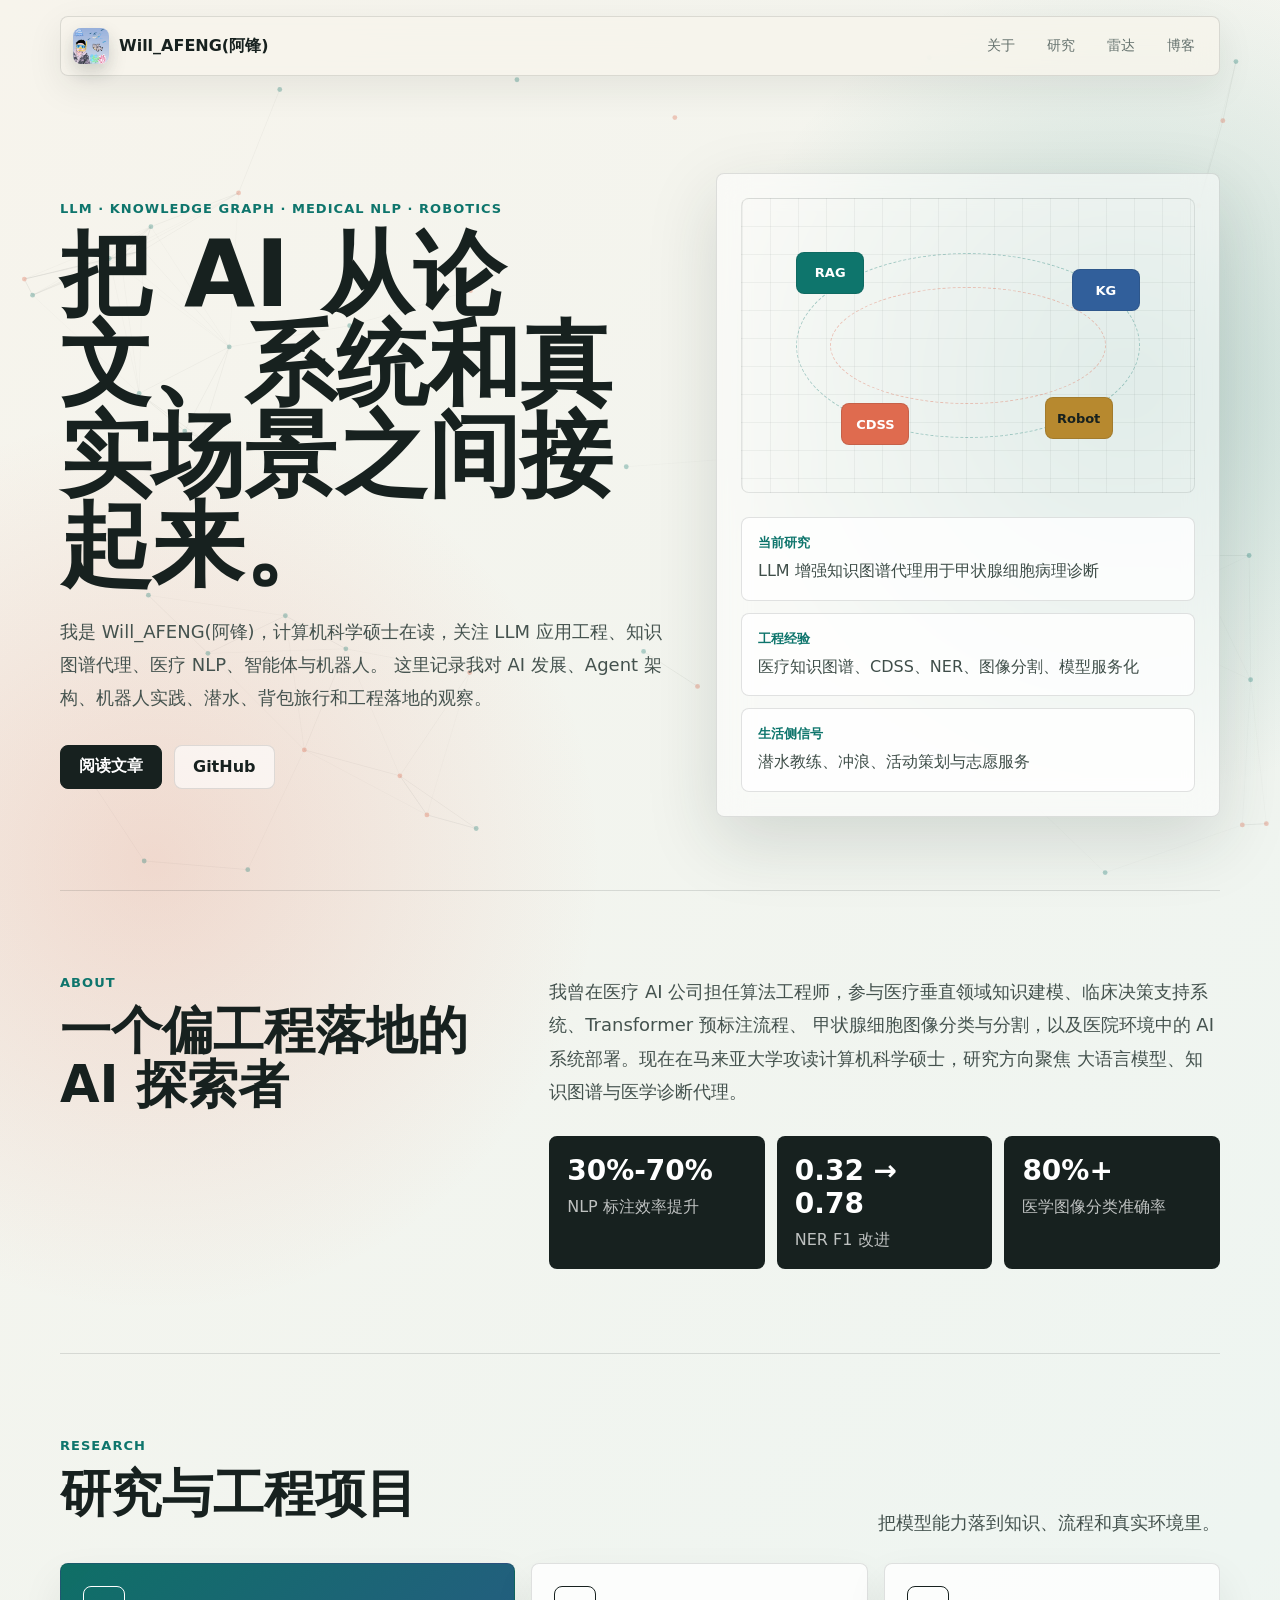
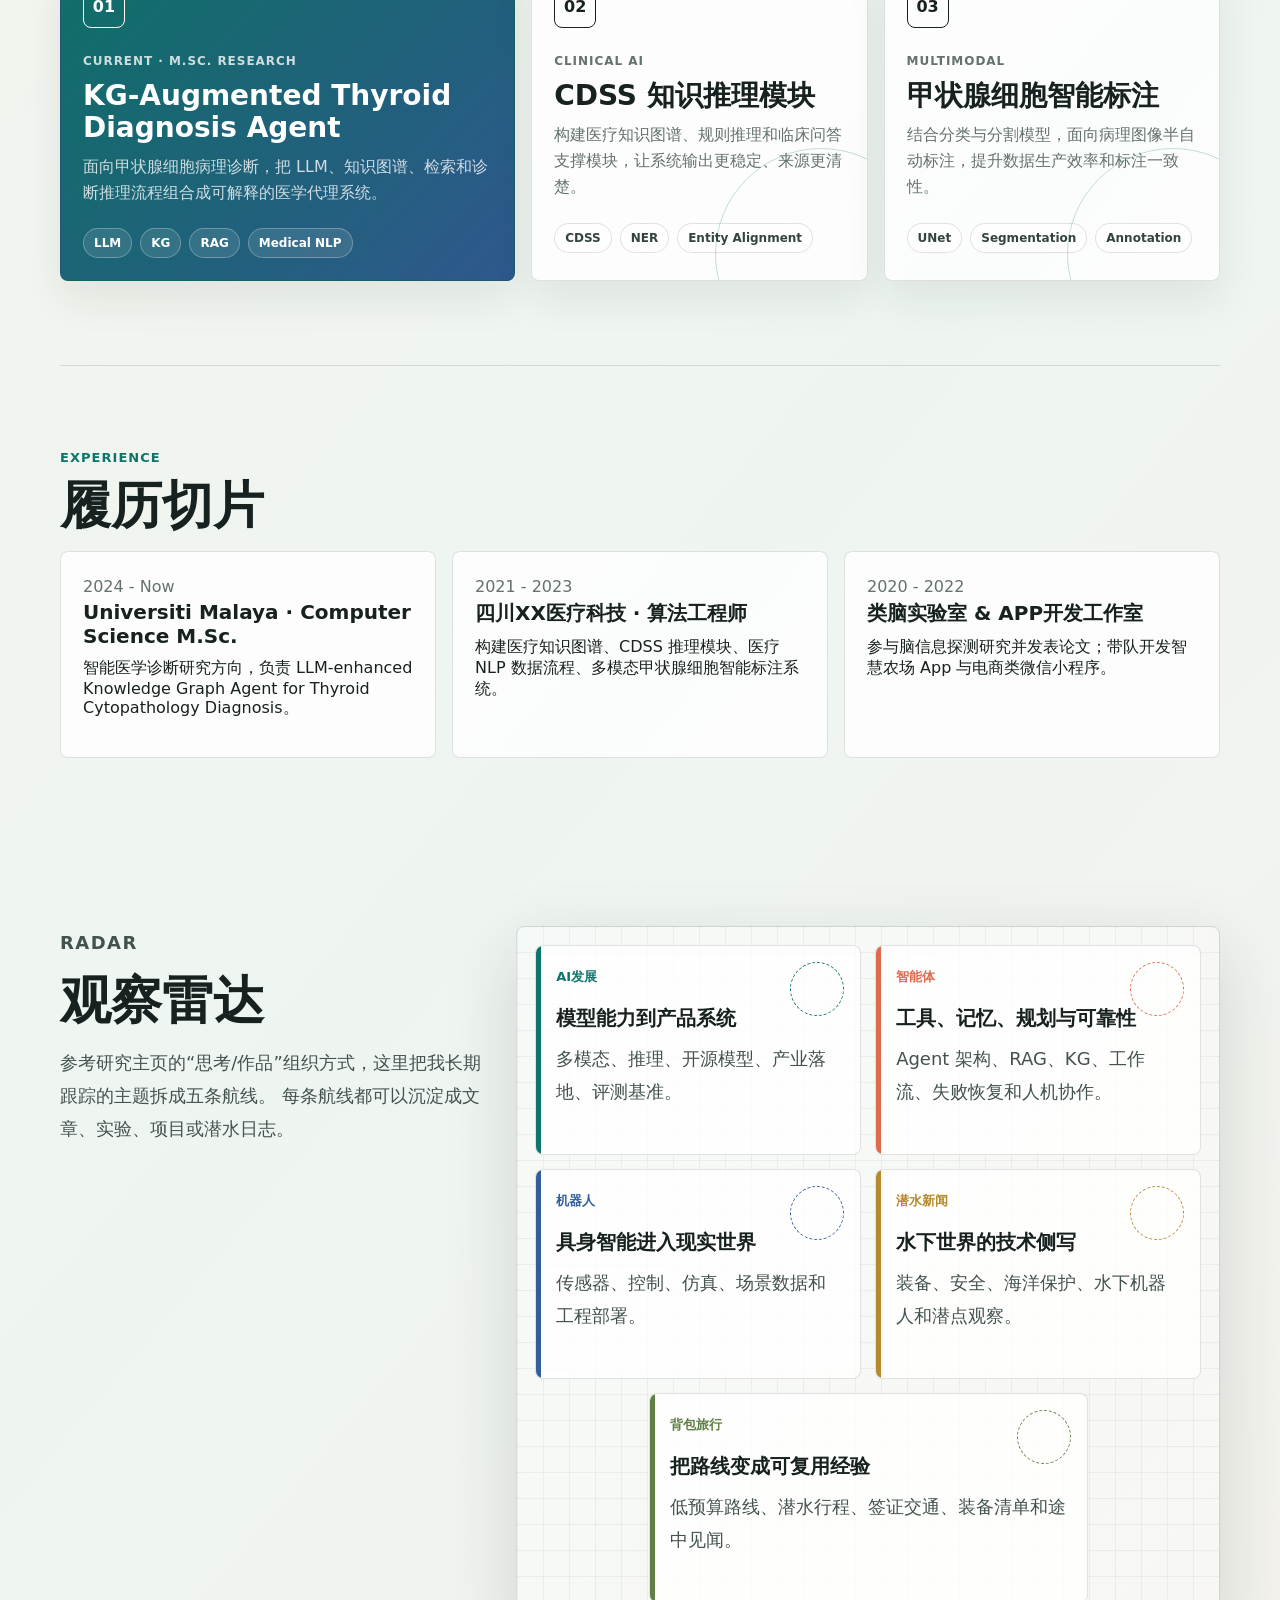
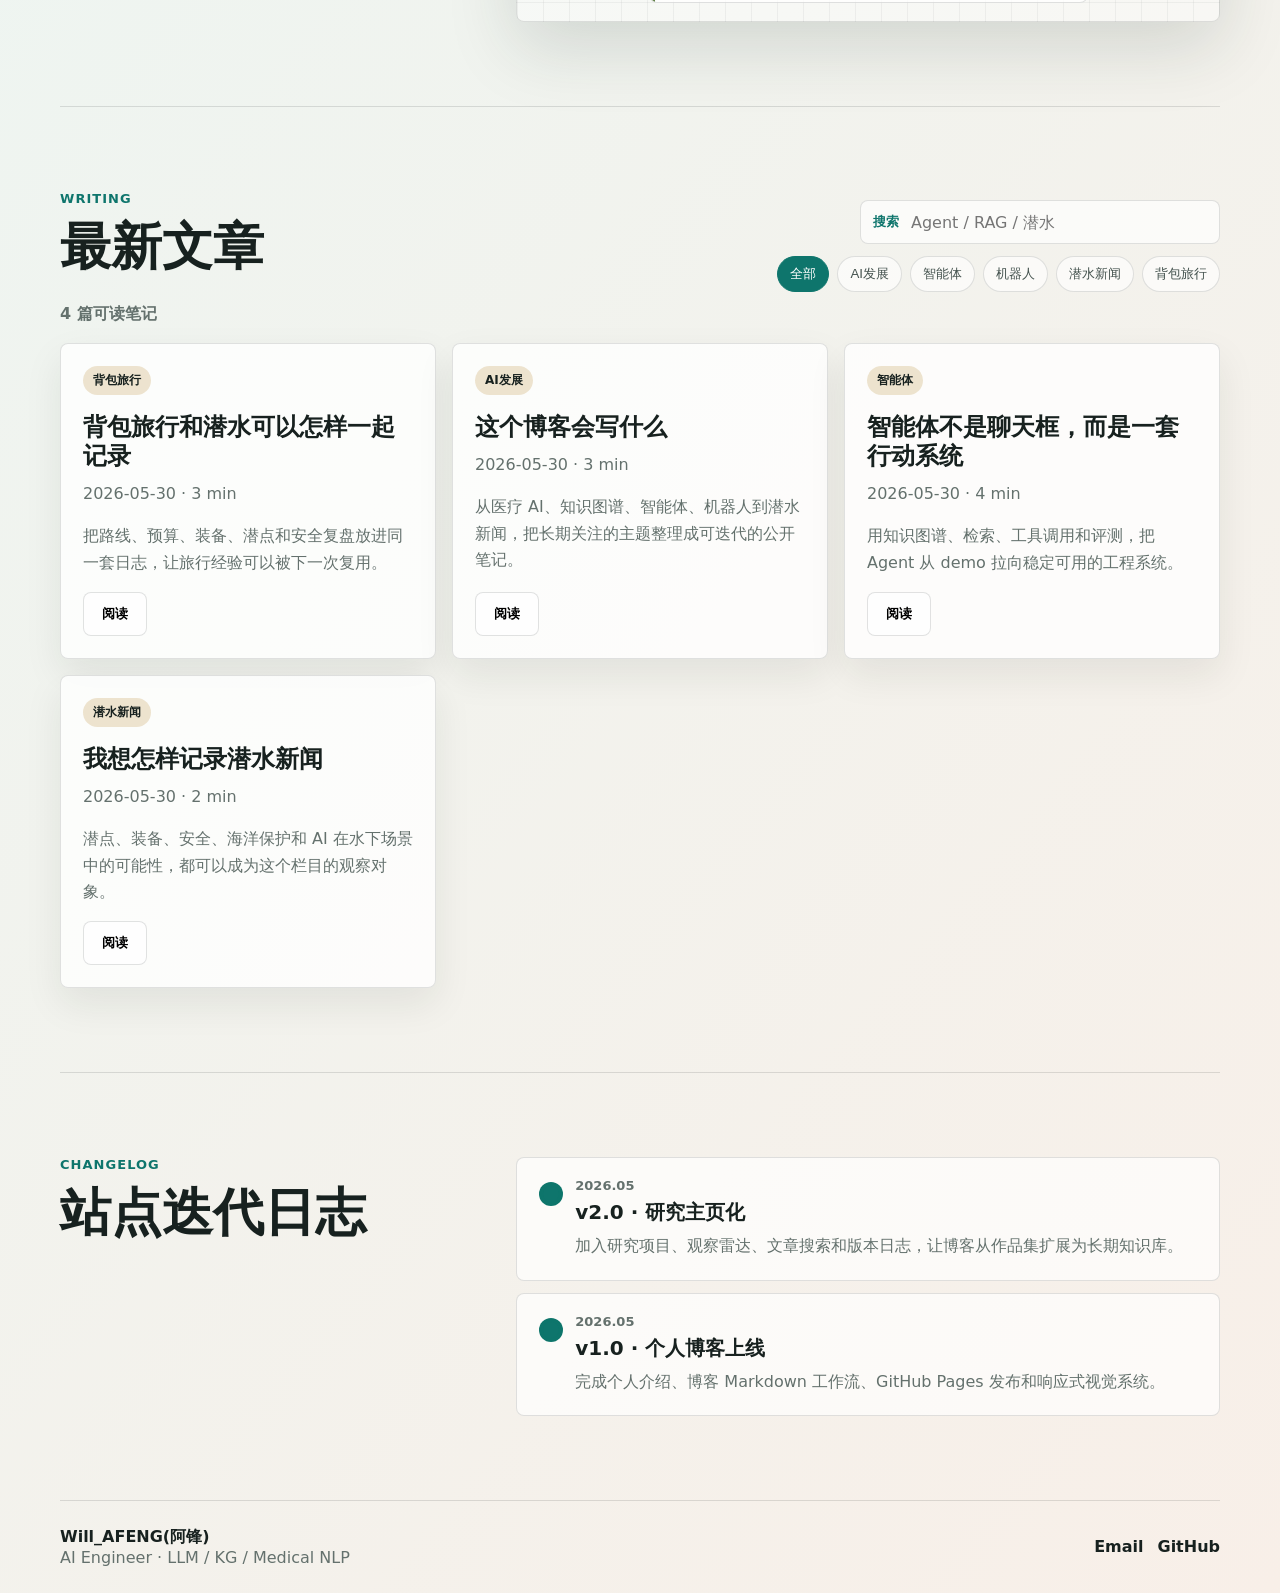
==== commit 6487f9dc: "Sync FengBlog radar copy" ====
--- a/FengBlog/index.html
+++ b/FengBlog/index.html
@@ -153,7 +153,7 @@
           <p class="section-kicker">Radar</p>
           <h2>观察雷达</h2>
           <p>
-            参考研究主页的“思考/作品”组织方式，这里把我长期跟踪的主题拆成四条航线。
+            参考研究主页的“思考/作品”组织方式，这里把我长期跟踪的主题拆成五条航线。
             每条航线都可以沉淀成文章、实验、项目或潜水日志。
           </p>
         </div>
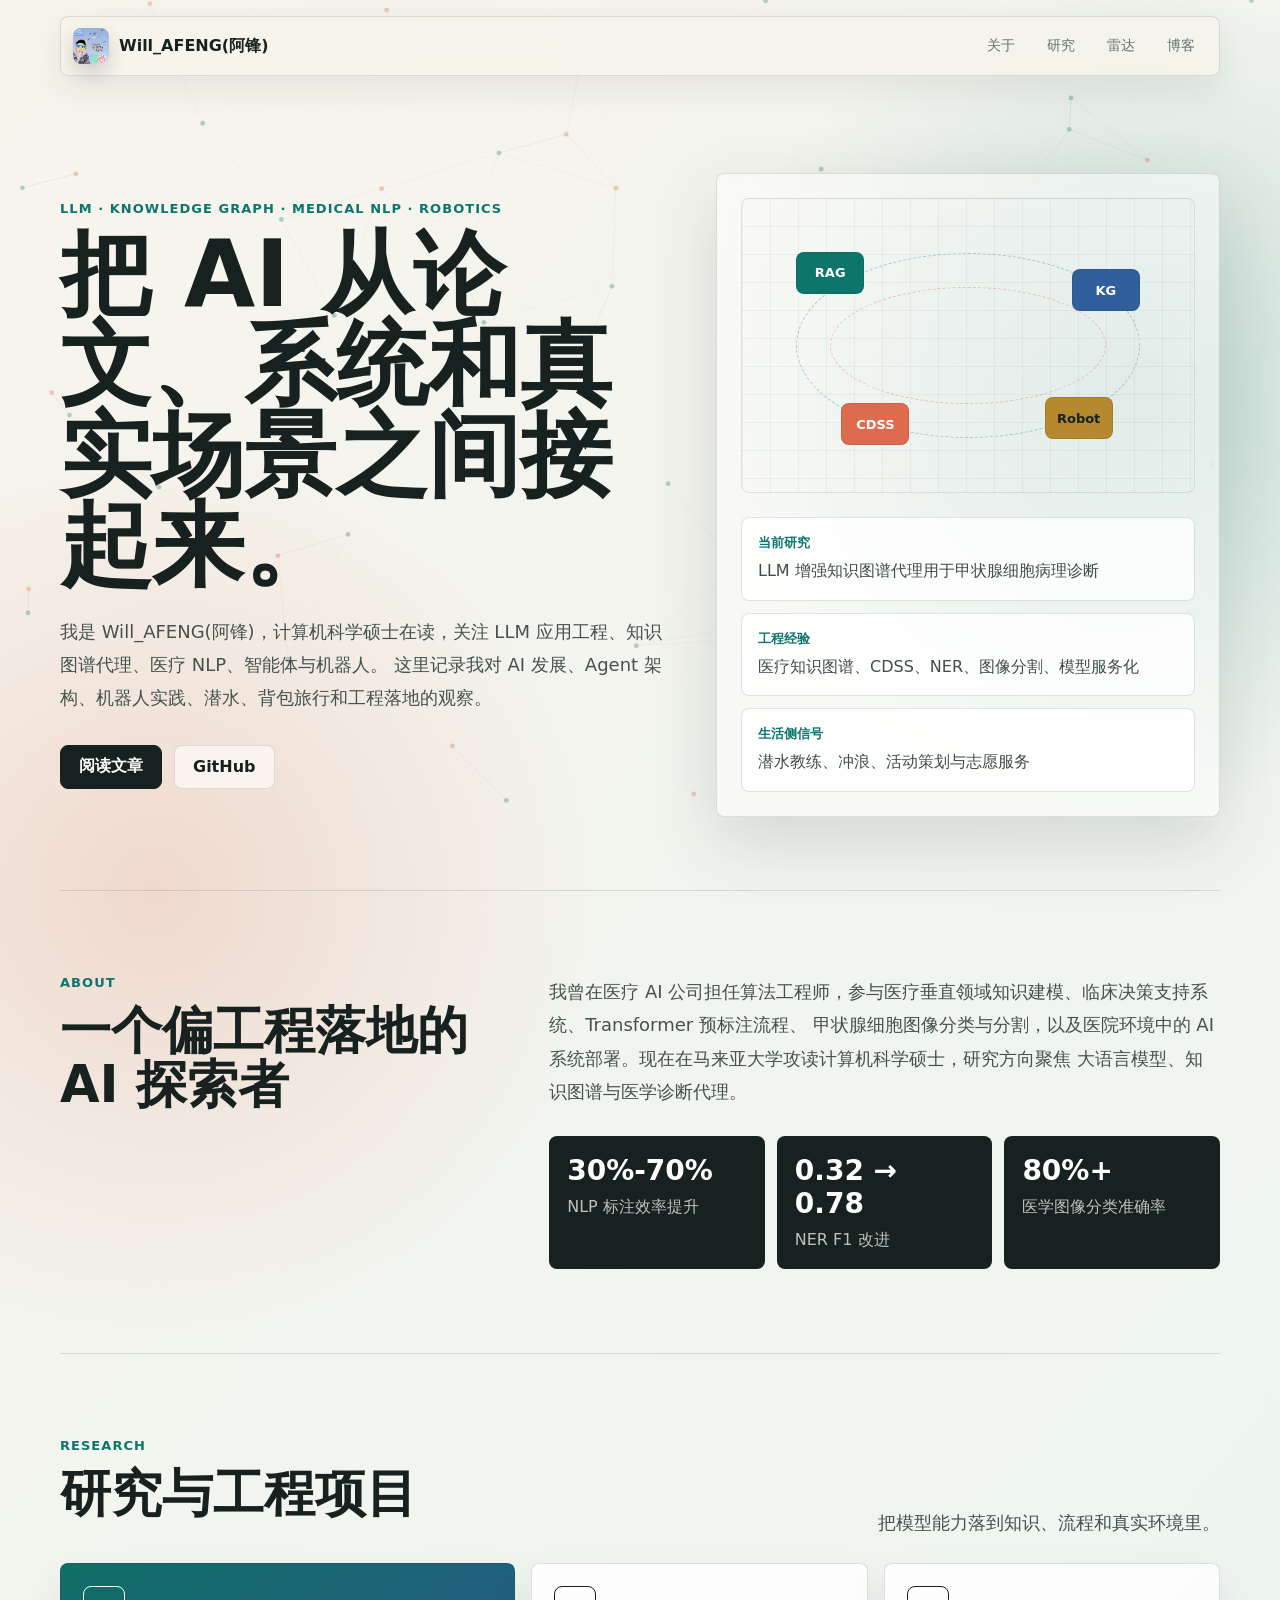
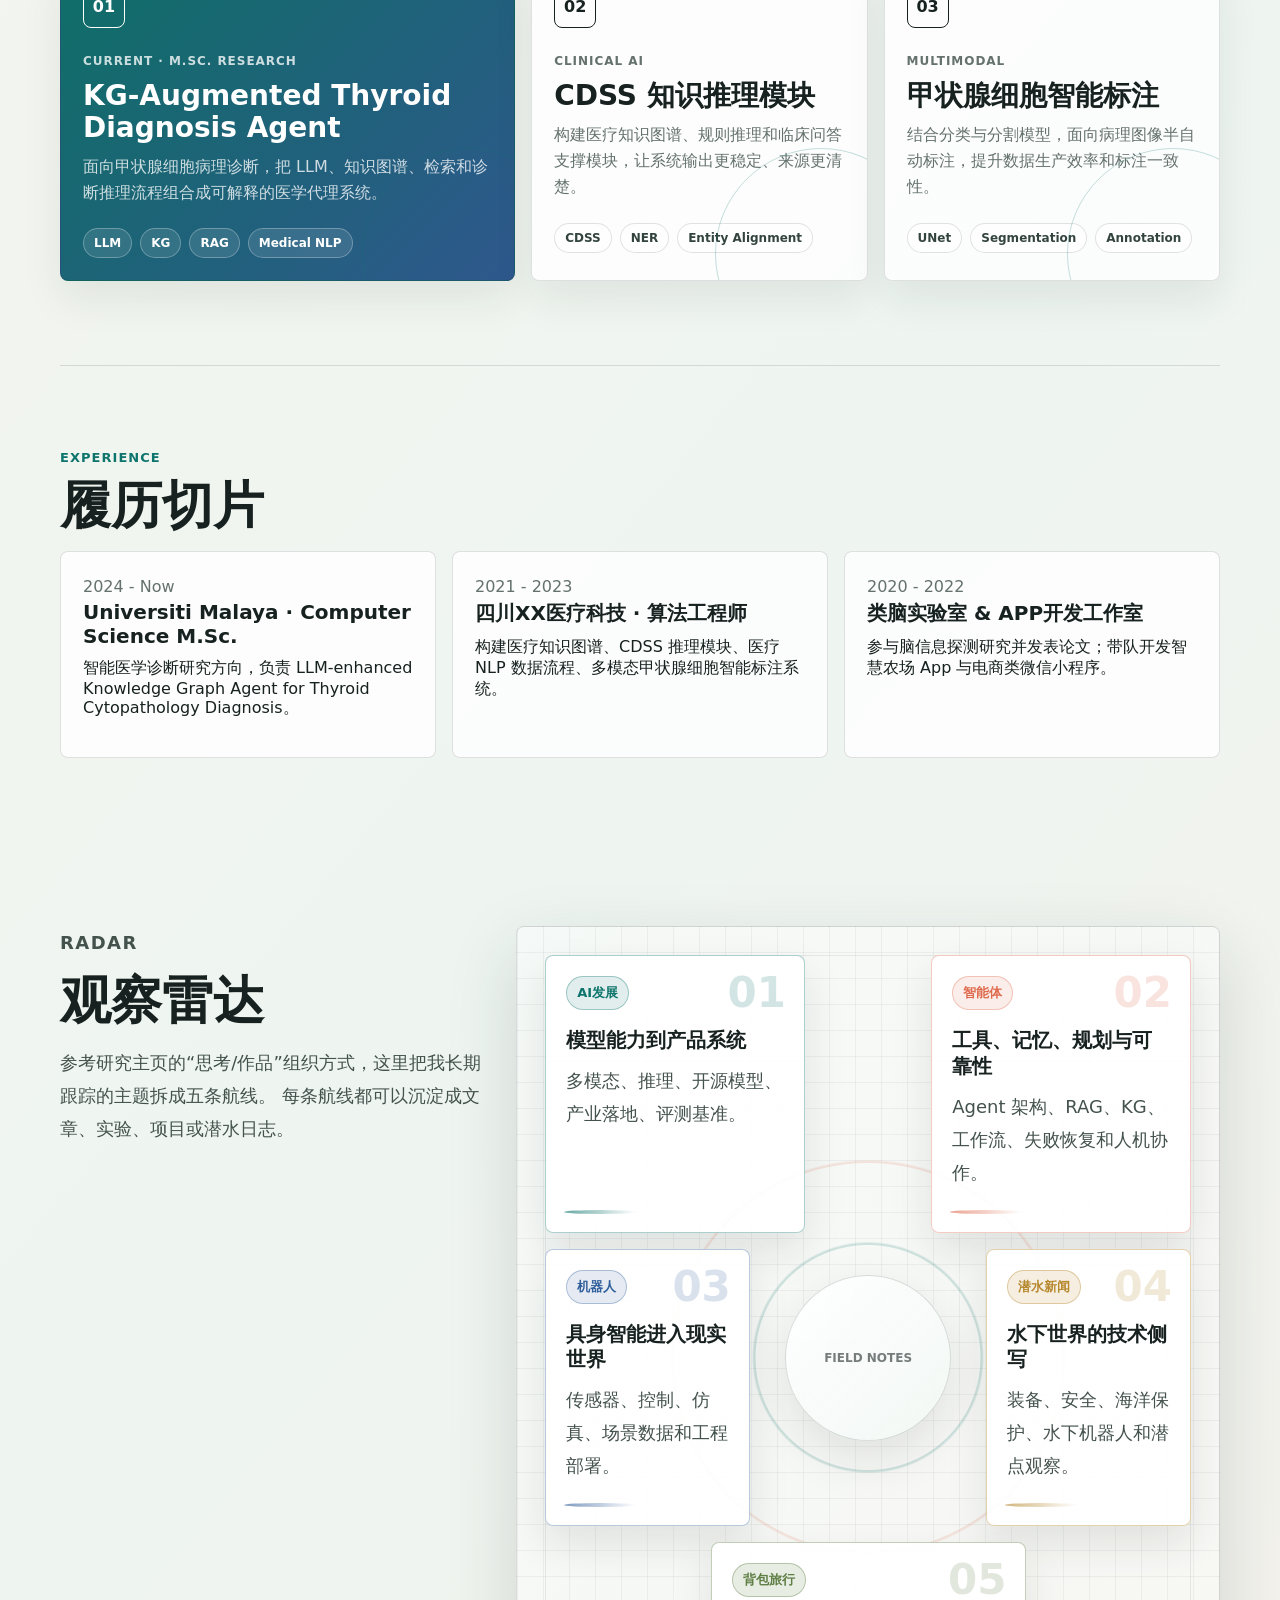
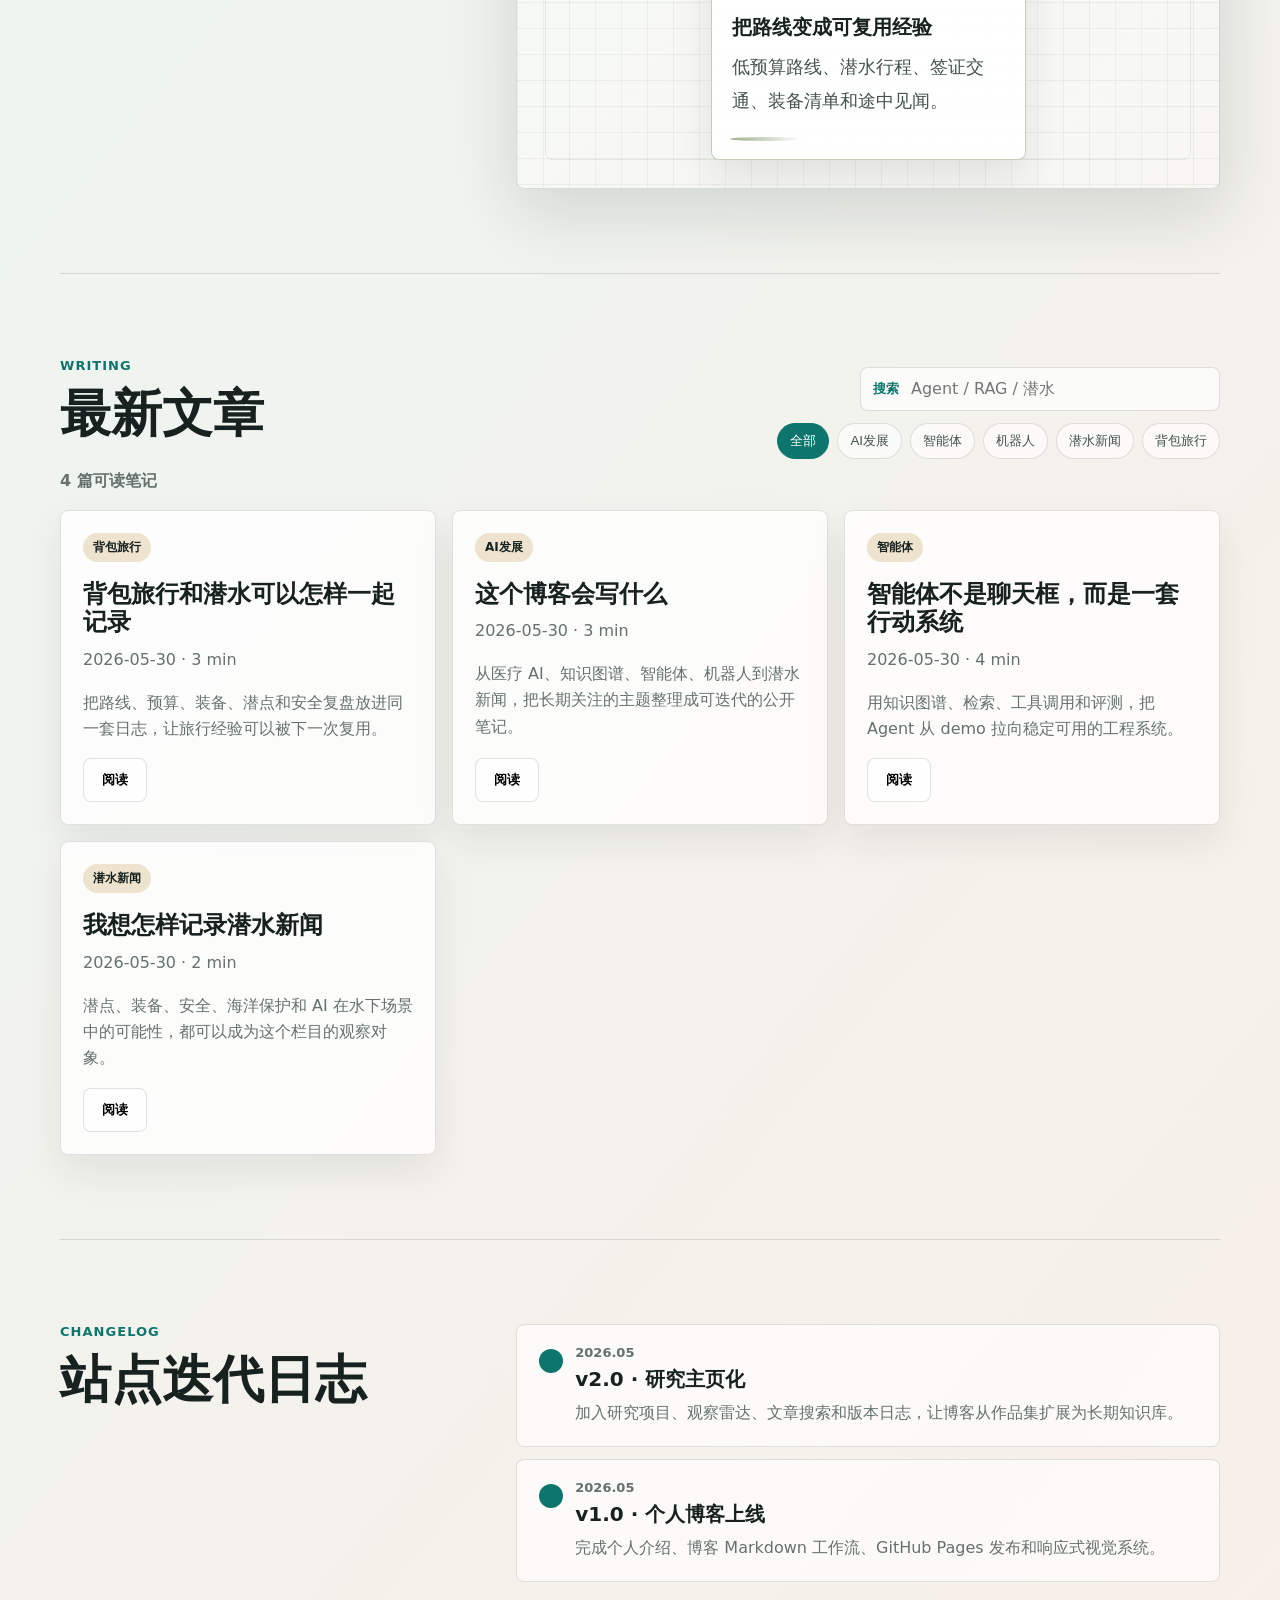
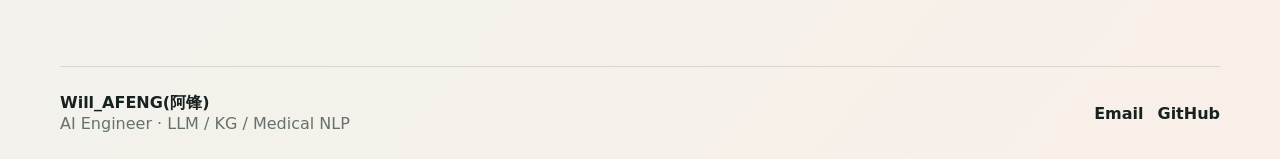
==== commit 6436d5ad: "Improve radar section layout" ====
--- a/FengBlog/index.html
+++ b/FengBlog/index.html
@@ -158,27 +158,27 @@
           </p>
         </div>
         <div class="radar-board" aria-label="主题观察雷达">
-          <article style="--accent: var(--teal)">
+          <article style="--accent: var(--teal); --accent-soft: rgba(14, 117, 108, 0.12); --accent-line: rgba(14, 117, 108, 0.34); --i: '01'">
             <span>AI发展</span>
             <strong>模型能力到产品系统</strong>
             <p>多模态、推理、开源模型、产业落地、评测基准。</p>
           </article>
-          <article style="--accent: var(--coral)">
+          <article style="--accent: var(--coral); --accent-soft: rgba(223, 107, 79, 0.12); --accent-line: rgba(223, 107, 79, 0.34); --i: '02'">
             <span>智能体</span>
             <strong>工具、记忆、规划与可靠性</strong>
             <p>Agent 架构、RAG、KG、工作流、失败恢复和人机协作。</p>
           </article>
-          <article style="--accent: var(--blue)">
+          <article style="--accent: var(--blue); --accent-soft: rgba(49, 95, 155, 0.12); --accent-line: rgba(49, 95, 155, 0.34); --i: '03'">
             <span>机器人</span>
             <strong>具身智能进入现实世界</strong>
             <p>传感器、控制、仿真、场景数据和工程部署。</p>
           </article>
-          <article style="--accent: var(--gold)">
+          <article style="--accent: var(--gold); --accent-soft: rgba(183, 137, 47, 0.14); --accent-line: rgba(183, 137, 47, 0.38); --i: '04'">
             <span>潜水新闻</span>
             <strong>水下世界的技术侧写</strong>
             <p>装备、安全、海洋保护、水下机器人和潜点观察。</p>
           </article>
-          <article style="--accent: #5f7f45">
+          <article style="--accent: #5f7f45; --accent-soft: rgba(95, 127, 69, 0.14); --accent-line: rgba(95, 127, 69, 0.38); --i: '05'">
             <span>背包旅行</span>
             <strong>把路线变成可复用经验</strong>
             <p>低预算路线、潜水行程、签证交通、装备清单和途中见闻。</p>
--- a/styles.css
+++ b/styles.css
@@ -450,54 +450,135 @@
 
 .radar-board {
   display: grid;
-  grid-template-columns: repeat(6, 1fr);
-  gap: 14px;
-  padding: 18px;
+  position: relative;
+  grid-template-columns: repeat(12, 1fr);
+  grid-auto-rows: minmax(128px, auto);
+  gap: 16px;
+  padding: 28px;
   border: 1px solid var(--line);
   border-radius: 8px;
   background:
+    radial-gradient(circle at 50% 50%, rgba(14, 117, 108, 0.16) 0 2px, transparent 3px),
+    radial-gradient(circle at 50% 50%, transparent 0 112px, rgba(14, 117, 108, 0.18) 113px 114px, transparent 116px),
+    radial-gradient(circle at 50% 50%, transparent 0 194px, rgba(223, 107, 79, 0.16) 195px 196px, transparent 198px),
     linear-gradient(90deg, rgba(23, 33, 31, 0.05) 1px, transparent 1px),
     linear-gradient(0deg, rgba(23, 33, 31, 0.05) 1px, transparent 1px),
     rgba(255, 255, 255, 0.42);
-  background-size: 26px 26px;
+  background-size: auto, auto, auto, 26px 26px, 26px 26px, auto;
   box-shadow: var(--shadow);
+  overflow: hidden;
+}
+
+.radar-board::before {
+  content: "FIELD NOTES";
+  position: absolute;
+  left: 50%;
+  top: 50%;
+  display: grid;
+  width: 164px;
+  height: 164px;
+  place-items: center;
+  border: 1px solid rgba(23, 33, 31, 0.15);
+  border-radius: 50%;
+  color: rgba(23, 33, 31, 0.58);
+  background:
+    linear-gradient(135deg, rgba(255, 255, 255, 0.82), rgba(238, 245, 241, 0.76)),
+    var(--surface);
+  box-shadow: 0 18px 48px rgba(23, 33, 31, 0.1);
+  font-size: 12px;
+  font-weight: 900;
+  transform: translate(-50%, -50%);
+}
+
+.radar-board::after {
+  content: "";
+  position: absolute;
+  inset: 28px;
+  border: 1px solid rgba(23, 33, 31, 0.08);
+  border-radius: 8px;
+  pointer-events: none;
 }
 
 .radar-board article {
   position: relative;
-  grid-column: span 3;
-  min-height: 210px;
-  padding: 20px;
+  z-index: 1;
+  display: flex;
+  min-height: 188px;
+  flex-direction: column;
+  padding: 20px 20px 18px;
+  border-color: var(--accent-line);
+  background:
+    linear-gradient(180deg, rgba(255, 255, 255, 0.86), rgba(255, 255, 255, 0.62)),
+    var(--surface);
+  box-shadow: 0 18px 42px rgba(23, 33, 31, 0.1);
   overflow: hidden;
-}
-
-.radar-board article:last-child {
-  grid-column: 2 / span 4;
+  transition: transform 180ms ease, box-shadow 180ms ease, border-color 180ms ease;
+}
+
+.radar-board article:nth-child(1) {
+  grid-column: 1 / span 5;
+  grid-row: 1;
+}
+
+.radar-board article:nth-child(2) {
+  grid-column: 8 / span 5;
+  grid-row: 1;
+}
+
+.radar-board article:nth-child(3) {
+  grid-column: 1 / span 4;
+  grid-row: 2;
+}
+
+.radar-board article:nth-child(4) {
+  grid-column: 9 / span 4;
+  grid-row: 2;
+}
+
+.radar-board article:nth-child(5) {
+  grid-column: 4 / span 6;
+  grid-row: 3;
+}
+
+.radar-board article:hover {
+  transform: translateY(-5px);
+  border-color: var(--accent);
+  box-shadow: 0 24px 58px rgba(23, 33, 31, 0.15);
 }
 
 .radar-board article::before {
-  content: "";
+  content: var(--i);
   position: absolute;
-  inset: 0 auto 0 0;
-  width: 5px;
-  background: var(--accent);
+  right: 18px;
+  top: 16px;
+  color: var(--accent);
+  font-size: 42px;
+  font-weight: 900;
+  line-height: 1;
+  opacity: 0.18;
 }
 
 .radar-board article::after {
   content: "";
   position: absolute;
-  right: 16px;
-  top: 16px;
-  width: 52px;
-  height: 52px;
-  border: 1px dashed var(--accent);
+  left: 18px;
+  bottom: 18px;
+  width: 72px;
+  height: 4px;
   border-radius: 50%;
+  background: linear-gradient(90deg, var(--accent), transparent);
+  opacity: 0.62;
 }
 
 .radar-board span {
   display: inline-block;
-  margin-bottom: 20px;
+  width: fit-content;
+  margin-bottom: 18px;
+  padding: 7px 10px;
+  border: 1px solid var(--accent-line);
+  border-radius: 999px;
   color: var(--accent);
+  background: var(--accent-soft);
   font-size: 13px;
   font-weight: 900;
 }
@@ -507,6 +588,10 @@
   margin-bottom: 10px;
   font-size: 20px;
   line-height: 1.28;
+}
+
+.radar-board p {
+  margin-bottom: 24px;
 }
 
 .section-heading {
@@ -769,8 +854,17 @@
   }
 
   .radar-board article,
-  .radar-board article:last-child {
+  .radar-board article:nth-child(1),
+  .radar-board article:nth-child(2),
+  .radar-board article:nth-child(3),
+  .radar-board article:nth-child(4),
+  .radar-board article:nth-child(5) {
     grid-column: auto;
+    grid-row: auto;
+  }
+
+  .radar-board::before {
+    display: none;
   }
 
   .post-tools {
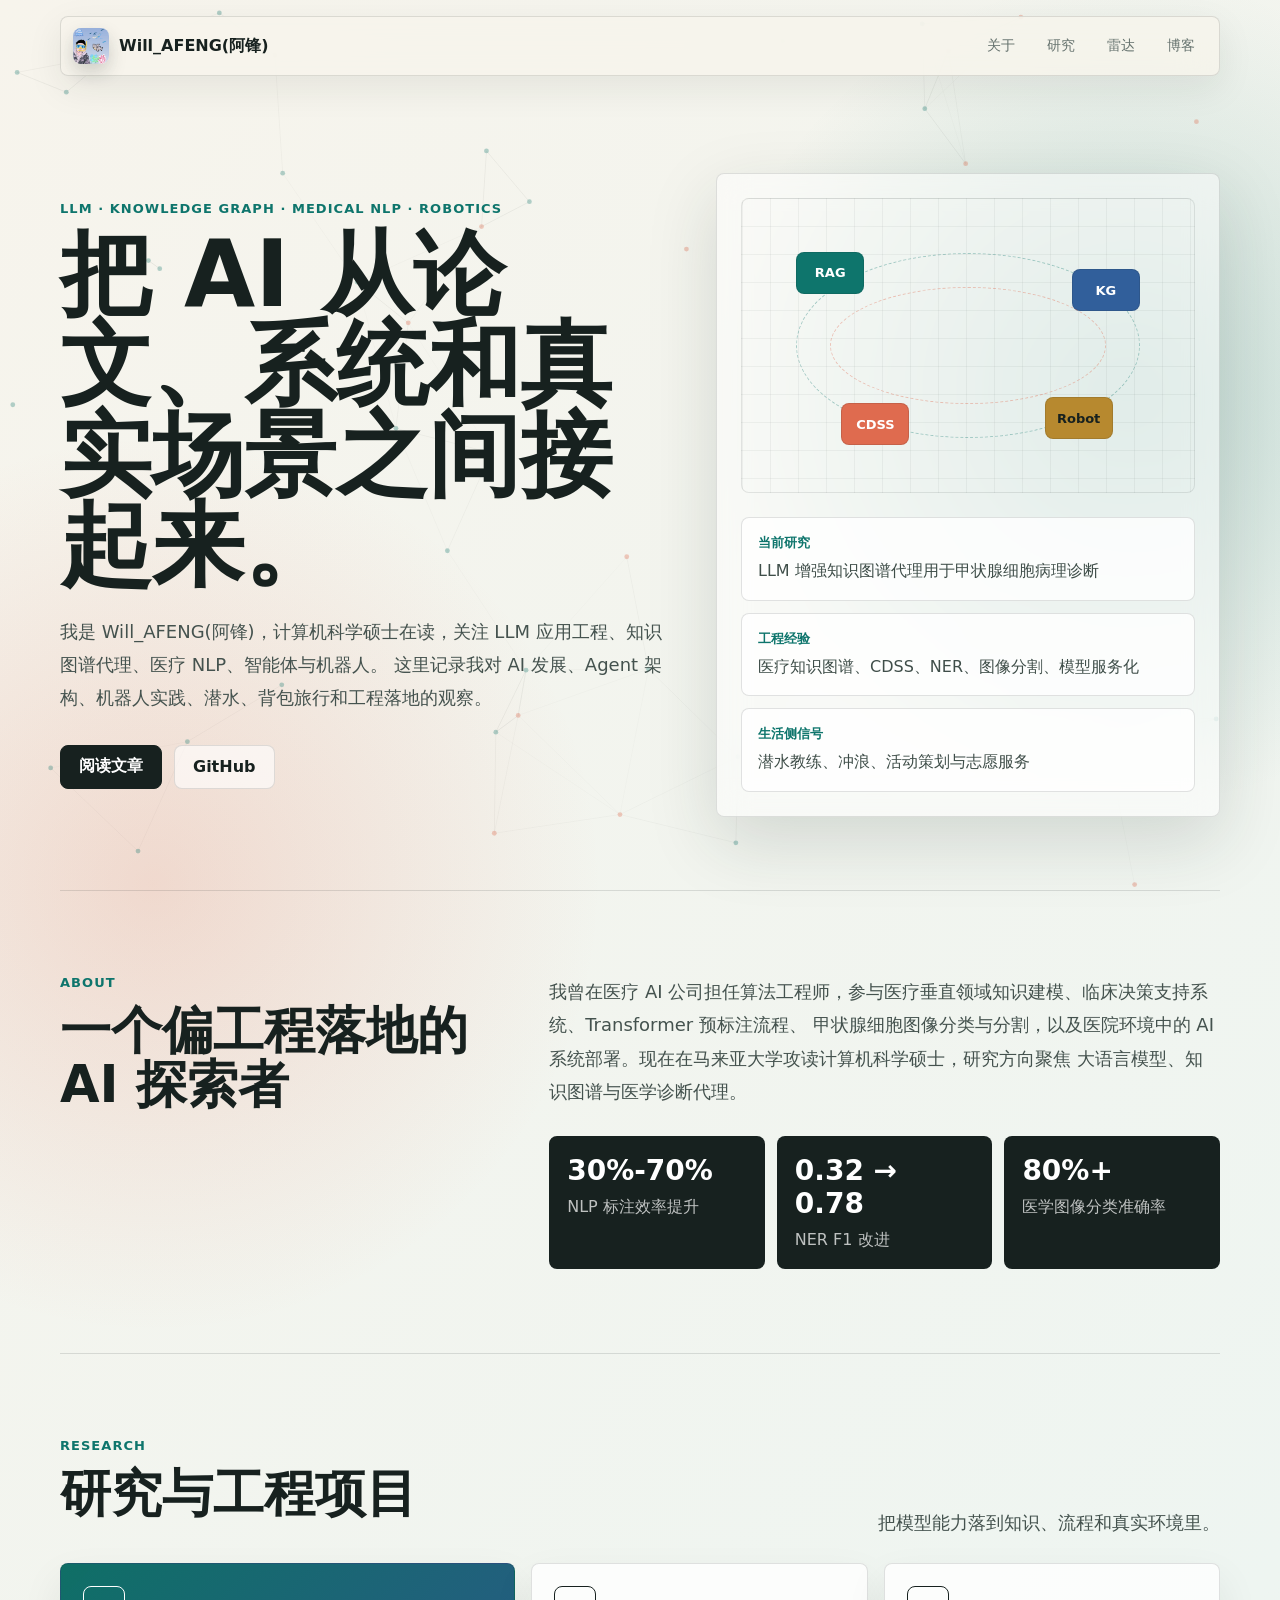
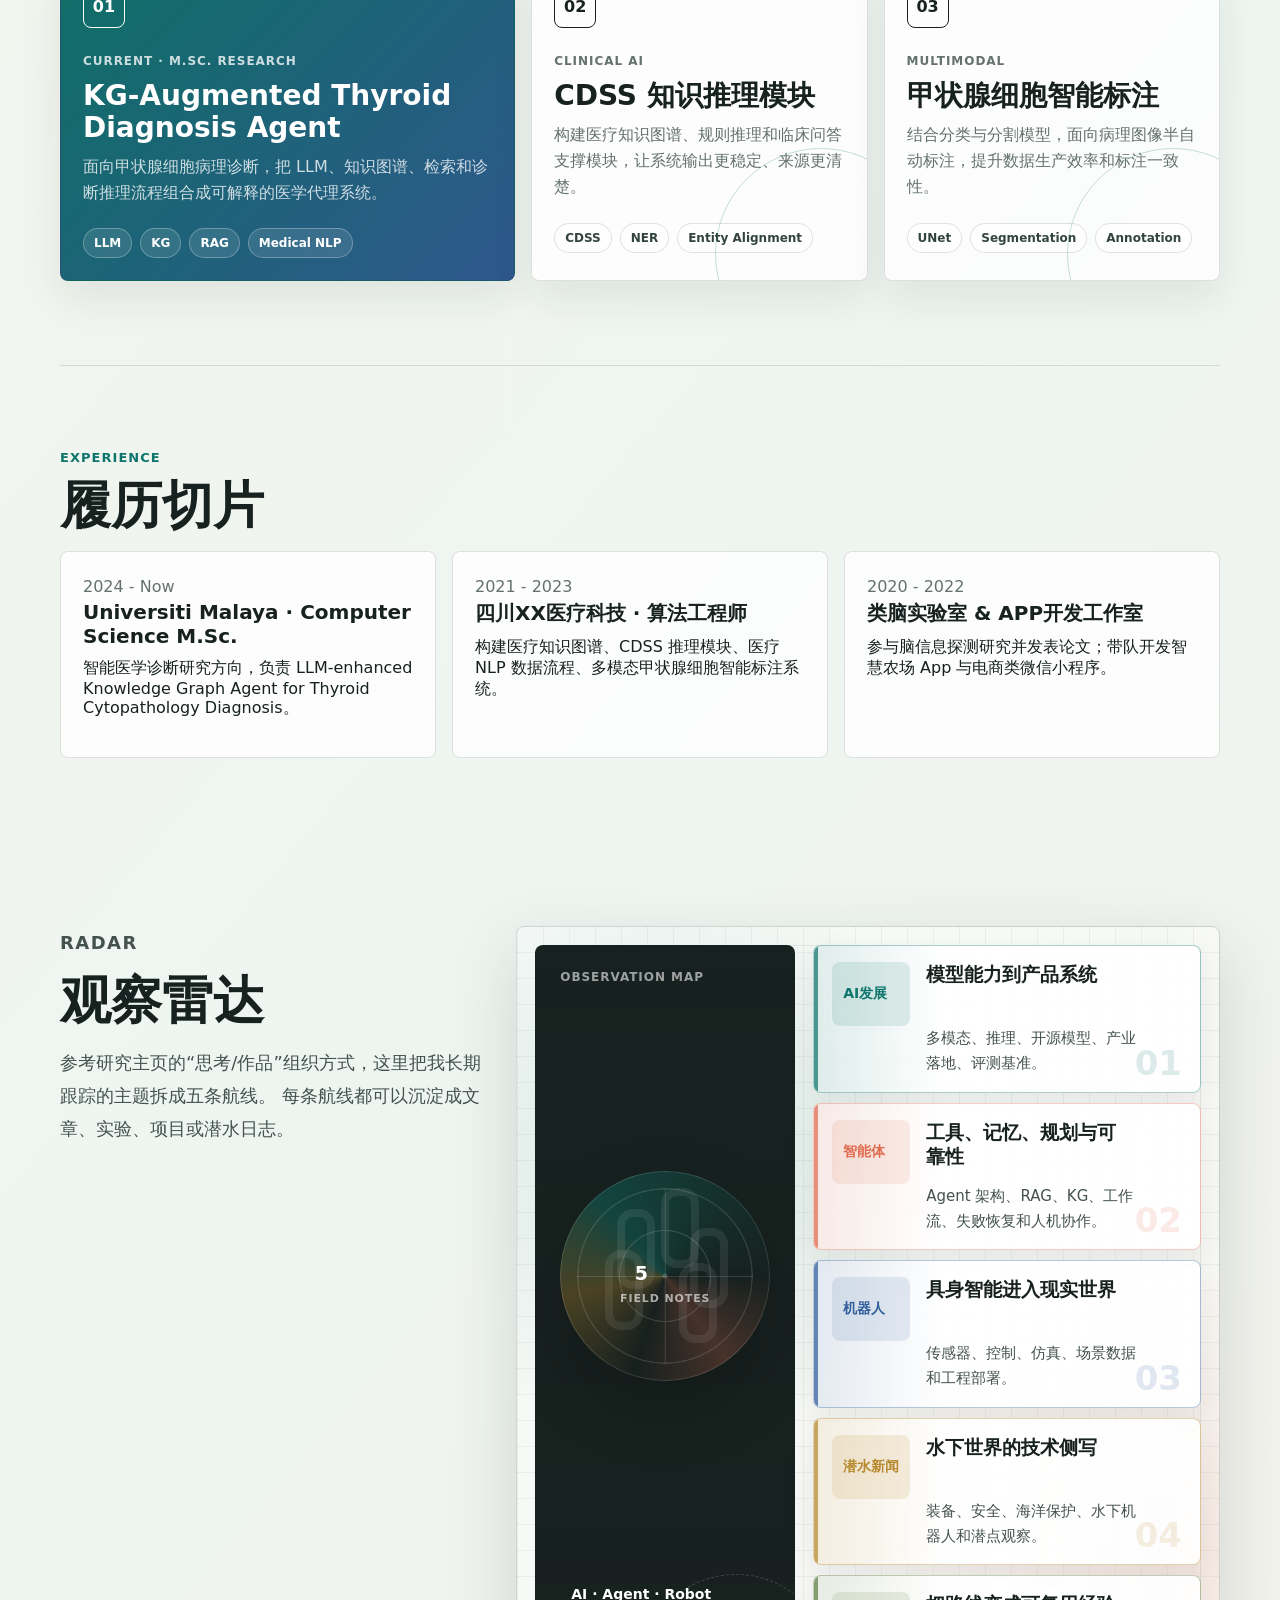
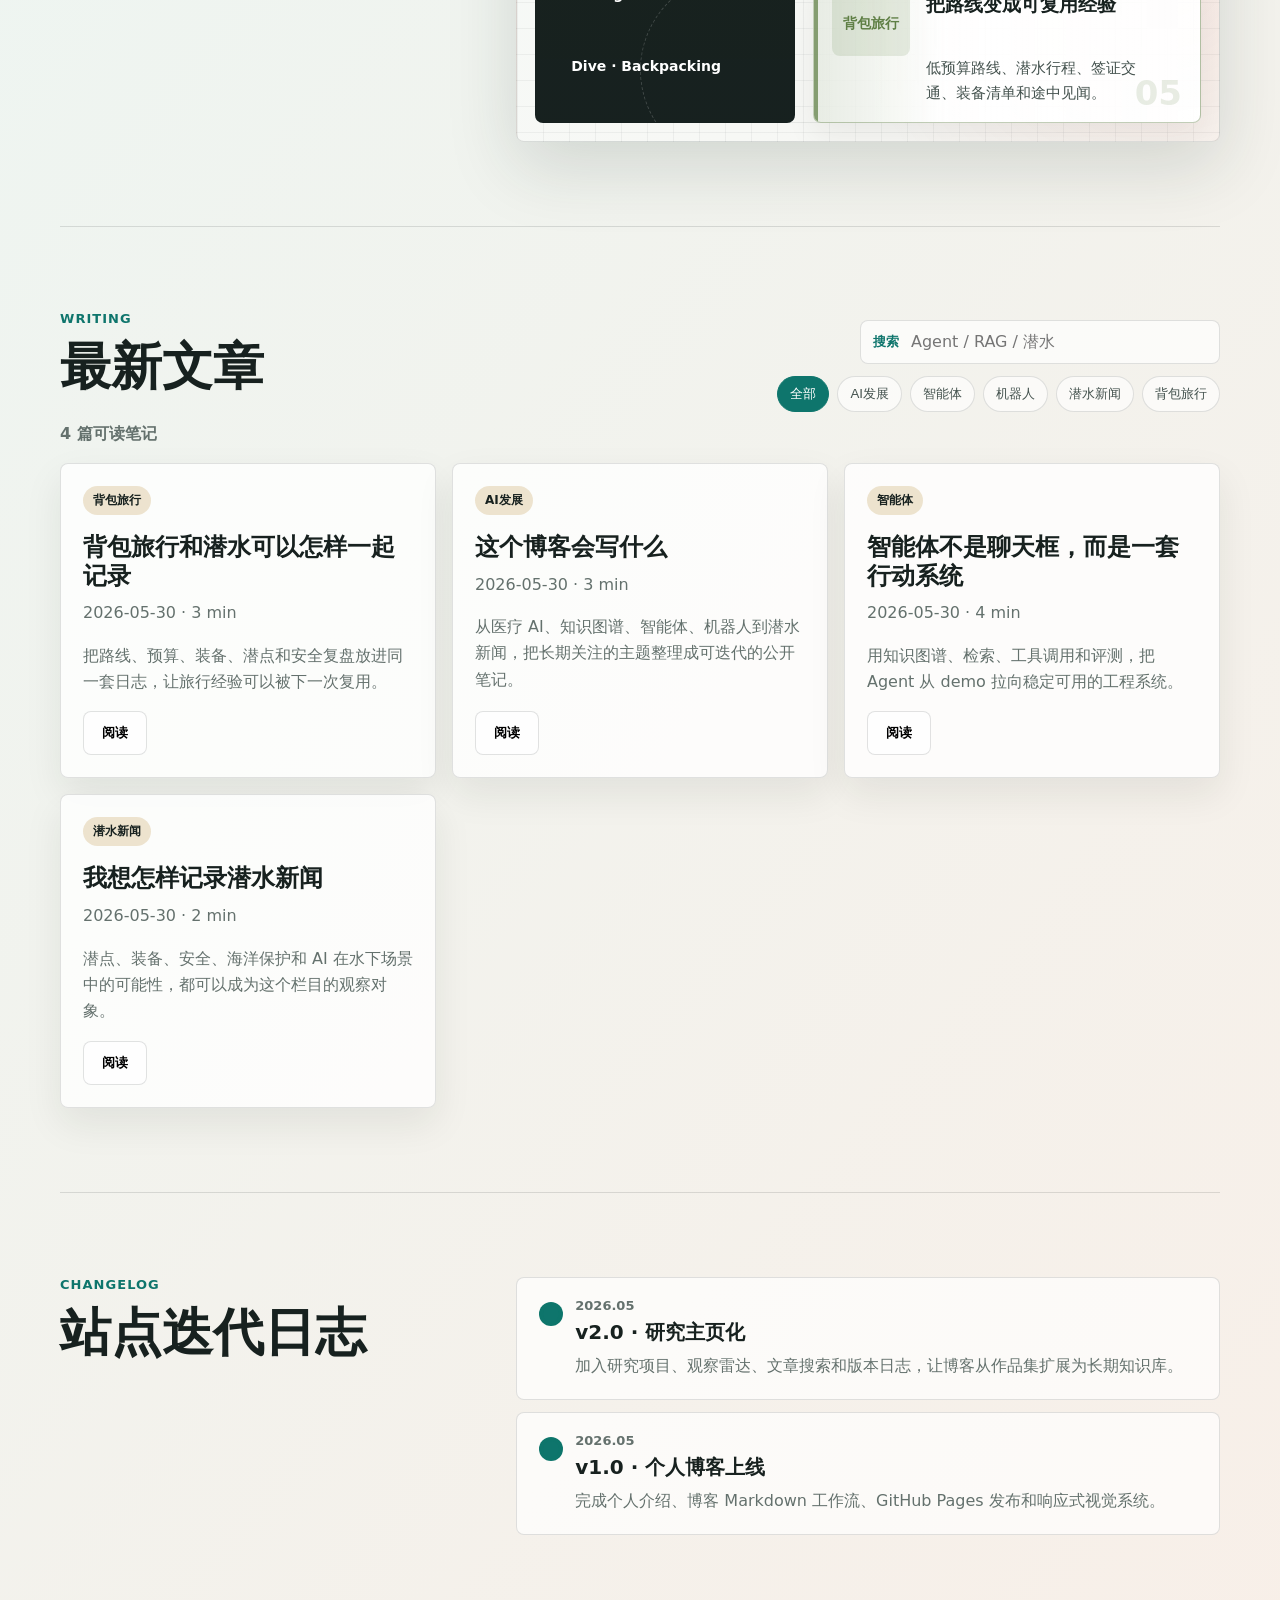
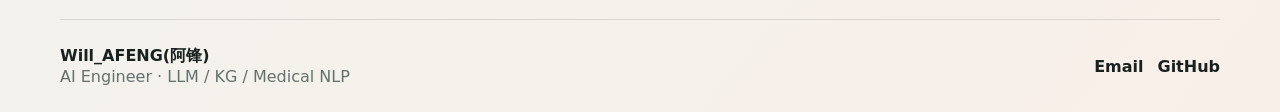
==== commit 1f622a74: "Refine radar section presentation" ====
--- a/FengBlog/index.html
+++ b/FengBlog/index.html
@@ -158,31 +158,49 @@
           </p>
         </div>
         <div class="radar-board" aria-label="主题观察雷达">
-          <article style="--accent: var(--teal); --accent-soft: rgba(14, 117, 108, 0.12); --accent-line: rgba(14, 117, 108, 0.34); --i: '01'">
-            <span>AI发展</span>
-            <strong>模型能力到产品系统</strong>
-            <p>多模态、推理、开源模型、产业落地、评测基准。</p>
-          </article>
-          <article style="--accent: var(--coral); --accent-soft: rgba(223, 107, 79, 0.12); --accent-line: rgba(223, 107, 79, 0.34); --i: '02'">
-            <span>智能体</span>
-            <strong>工具、记忆、规划与可靠性</strong>
-            <p>Agent 架构、RAG、KG、工作流、失败恢复和人机协作。</p>
-          </article>
-          <article style="--accent: var(--blue); --accent-soft: rgba(49, 95, 155, 0.12); --accent-line: rgba(49, 95, 155, 0.34); --i: '03'">
-            <span>机器人</span>
-            <strong>具身智能进入现实世界</strong>
-            <p>传感器、控制、仿真、场景数据和工程部署。</p>
-          </article>
-          <article style="--accent: var(--gold); --accent-soft: rgba(183, 137, 47, 0.14); --accent-line: rgba(183, 137, 47, 0.38); --i: '04'">
-            <span>潜水新闻</span>
-            <strong>水下世界的技术侧写</strong>
-            <p>装备、安全、海洋保护、水下机器人和潜点观察。</p>
-          </article>
-          <article style="--accent: #5f7f45; --accent-soft: rgba(95, 127, 69, 0.14); --accent-line: rgba(95, 127, 69, 0.38); --i: '05'">
-            <span>背包旅行</span>
-            <strong>把路线变成可复用经验</strong>
-            <p>低预算路线、潜水行程、签证交通、装备清单和途中见闻。</p>
-          </article>
+          <div class="radar-visual" aria-hidden="true">
+            <div class="radar-scope">
+              <span class="radar-sweep"></span>
+              <span class="radar-dot dot-ai"></span>
+              <span class="radar-dot dot-agent"></span>
+              <span class="radar-dot dot-robot"></span>
+              <span class="radar-dot dot-dive"></span>
+              <span class="radar-dot dot-travel"></span>
+              <strong>5</strong>
+              <small>FIELD NOTES</small>
+            </div>
+            <div class="radar-readout">
+              <span>AI · Agent · Robot</span>
+              <span>Dive · Backpacking</span>
+            </div>
+          </div>
+          <div class="radar-list">
+            <article style="--accent: var(--teal); --accent-soft: rgba(14, 117, 108, 0.12); --accent-line: rgba(14, 117, 108, 0.34); --i: '01'">
+              <span>AI发展</span>
+              <strong>模型能力到产品系统</strong>
+              <p>多模态、推理、开源模型、产业落地、评测基准。</p>
+            </article>
+            <article style="--accent: var(--coral); --accent-soft: rgba(223, 107, 79, 0.12); --accent-line: rgba(223, 107, 79, 0.34); --i: '02'">
+              <span>智能体</span>
+              <strong>工具、记忆、规划与可靠性</strong>
+              <p>Agent 架构、RAG、KG、工作流、失败恢复和人机协作。</p>
+            </article>
+            <article style="--accent: var(--blue); --accent-soft: rgba(49, 95, 155, 0.12); --accent-line: rgba(49, 95, 155, 0.34); --i: '03'">
+              <span>机器人</span>
+              <strong>具身智能进入现实世界</strong>
+              <p>传感器、控制、仿真、场景数据和工程部署。</p>
+            </article>
+            <article style="--accent: var(--gold); --accent-soft: rgba(183, 137, 47, 0.14); --accent-line: rgba(183, 137, 47, 0.38); --i: '04'">
+              <span>潜水新闻</span>
+              <strong>水下世界的技术侧写</strong>
+              <p>装备、安全、海洋保护、水下机器人和潜点观察。</p>
+            </article>
+            <article style="--accent: #5f7f45; --accent-soft: rgba(95, 127, 69, 0.14); --accent-line: rgba(95, 127, 69, 0.38); --i: '05'">
+              <span>背包旅行</span>
+              <strong>把路线变成可复用经验</strong>
+              <p>低预算路线、潜水行程、签证交通、装备清单和途中见闻。</p>
+            </article>
+          </div>
         </div>
       </section>
 
--- a/styles.css
+++ b/styles.css
@@ -451,147 +451,230 @@
 .radar-board {
   display: grid;
   position: relative;
-  grid-template-columns: repeat(12, 1fr);
-  grid-auto-rows: minmax(128px, auto);
-  gap: 16px;
-  padding: 28px;
+  grid-template-columns: minmax(260px, 0.78fr) minmax(360px, 1.22fr);
+  gap: 18px;
+  padding: 18px;
   border: 1px solid var(--line);
   border-radius: 8px;
   background:
-    radial-gradient(circle at 50% 50%, rgba(14, 117, 108, 0.16) 0 2px, transparent 3px),
-    radial-gradient(circle at 50% 50%, transparent 0 112px, rgba(14, 117, 108, 0.18) 113px 114px, transparent 116px),
-    radial-gradient(circle at 50% 50%, transparent 0 194px, rgba(223, 107, 79, 0.16) 195px 196px, transparent 198px),
+    radial-gradient(circle at 22% 28%, rgba(14, 117, 108, 0.14), transparent 18rem),
+    radial-gradient(circle at 92% 78%, rgba(223, 107, 79, 0.12), transparent 20rem),
     linear-gradient(90deg, rgba(23, 33, 31, 0.05) 1px, transparent 1px),
     linear-gradient(0deg, rgba(23, 33, 31, 0.05) 1px, transparent 1px),
     rgba(255, 255, 255, 0.42);
-  background-size: auto, auto, auto, 26px 26px, 26px 26px, auto;
+  background-size: auto, auto, 26px 26px, 26px 26px, auto;
   box-shadow: var(--shadow);
   overflow: hidden;
 }
 
-.radar-board::before {
-  content: "FIELD NOTES";
-  position: absolute;
-  left: 50%;
-  top: 50%;
-  display: grid;
-  width: 164px;
-  height: 164px;
-  place-items: center;
-  border: 1px solid rgba(23, 33, 31, 0.15);
-  border-radius: 50%;
-  color: rgba(23, 33, 31, 0.58);
-  background:
-    linear-gradient(135deg, rgba(255, 255, 255, 0.82), rgba(238, 245, 241, 0.76)),
-    var(--surface);
-  box-shadow: 0 18px 48px rgba(23, 33, 31, 0.1);
-  font-size: 12px;
-  font-weight: 900;
-  transform: translate(-50%, -50%);
-}
-
 .radar-board::after {
   content: "";
   position: absolute;
-  inset: 28px;
+  inset: 18px;
   border: 1px solid rgba(23, 33, 31, 0.08);
   border-radius: 8px;
   pointer-events: none;
+}
+
+.radar-visual {
+  position: relative;
+  z-index: 1;
+  display: grid;
+  min-height: 520px;
+  align-content: space-between;
+  padding: 24px;
+  border: 1px solid rgba(23, 33, 31, 0.11);
+  border-radius: 8px;
+  background:
+    linear-gradient(180deg, rgba(23, 33, 31, 0.9), rgba(23, 33, 31, 0.78)),
+    #17211f;
+  color: white;
+  overflow: hidden;
+}
+
+.radar-visual::before {
+  content: "OBSERVATION MAP";
+  color: rgba(255, 255, 255, 0.58);
+  font-size: 12px;
+  font-weight: 900;
+  letter-spacing: 0.08em;
+}
+
+.radar-visual::after {
+  content: "";
+  position: absolute;
+  inset: auto -38px -44px auto;
+  width: 190px;
+  height: 190px;
+  border: 1px dashed rgba(255, 255, 255, 0.18);
+  border-radius: 50%;
+}
+
+.radar-scope {
+  position: relative;
+  display: grid;
+  width: min(100%, 310px);
+  aspect-ratio: 1;
+  place-items: center;
+  margin: 34px auto 28px;
+  border-radius: 50%;
+  background:
+    radial-gradient(circle, rgba(255, 255, 255, 0.18) 0 2px, transparent 3px),
+    radial-gradient(circle, transparent 0 30%, rgba(255, 255, 255, 0.12) 30.4% 30.9%, transparent 31.3%),
+    radial-gradient(circle, transparent 0 58%, rgba(255, 255, 255, 0.12) 58.4% 58.9%, transparent 59.3%),
+    conic-gradient(from -40deg, rgba(14, 117, 108, 0.42), transparent 36%, rgba(223, 107, 79, 0.24), transparent 66%, rgba(183, 137, 47, 0.32), rgba(14, 117, 108, 0.42));
+  box-shadow: inset 0 0 0 1px rgba(255, 255, 255, 0.14), 0 28px 64px rgba(0, 0, 0, 0.18);
+}
+
+.radar-scope::before,
+.radar-scope::after {
+  content: "";
+  position: absolute;
+  inset: 50% 8% auto;
+  height: 1px;
+  background: rgba(255, 255, 255, 0.14);
+}
+
+.radar-scope::after {
+  transform: rotate(90deg);
+}
+
+.radar-sweep {
+  position: absolute;
+  inset: 0;
+  border-radius: 50%;
+  background: conic-gradient(from 210deg, rgba(125, 227, 213, 0.34), transparent 23%);
+  animation: spin 16s linear infinite;
+}
+
+.radar-scope strong {
+  position: relative;
+  z-index: 1;
+  display: block;
+  color: white;
+  font-size: 76px;
+  line-height: 0.86;
+}
+
+.radar-scope small {
+  position: absolute;
+  z-index: 1;
+  bottom: 76px;
+  color: rgba(255, 255, 255, 0.62);
+  font-size: 11px;
+  font-weight: 900;
+  letter-spacing: 0.08em;
+}
+
+.radar-dot {
+  position: absolute;
+  z-index: 2;
+  width: 10px;
+  height: 10px;
+  border: 2px solid rgba(255, 255, 255, 0.85);
+  border-radius: 50%;
+  background: var(--teal);
+  box-shadow: 0 0 0 8px rgba(255, 255, 255, 0.08);
+}
+
+.dot-ai { left: 31%; top: 22%; background: var(--teal); }
+.dot-agent { right: 24%; top: 31%; background: var(--coral); }
+.dot-robot { left: 25%; bottom: 28%; background: var(--blue); }
+.dot-dive { right: 29%; bottom: 22%; background: var(--gold); }
+.dot-travel { left: 52%; top: 12%; background: #5f7f45; }
+
+.radar-readout {
+  display: grid;
+  gap: 8px;
+}
+
+.radar-readout span {
+  padding: 12px 14px;
+  border: 1px solid rgba(255, 255, 255, 0.12);
+  border-radius: 8px;
+  color: rgba(255, 255, 255, 0.78);
+  background: rgba(255, 255, 255, 0.07);
+  font-size: 13px;
+  font-weight: 800;
+}
+
+.radar-list {
+  position: relative;
+  z-index: 1;
+  display: grid;
+  gap: 10px;
 }
 
 .radar-board article {
   position: relative;
-  z-index: 1;
-  display: flex;
-  min-height: 188px;
-  flex-direction: column;
-  padding: 20px 20px 18px;
+  display: grid;
+  grid-template-columns: minmax(78px, auto) 1fr;
+  column-gap: 16px;
+  align-items: start;
+  min-height: 96px;
+  padding: 16px 18px;
   border-color: var(--accent-line);
   background:
-    linear-gradient(180deg, rgba(255, 255, 255, 0.86), rgba(255, 255, 255, 0.62)),
+    linear-gradient(90deg, var(--accent-soft), rgba(255, 255, 255, 0.78) 34%, rgba(255, 255, 255, 0.62)),
     var(--surface);
-  box-shadow: 0 18px 42px rgba(23, 33, 31, 0.1);
+  box-shadow: 0 12px 30px rgba(23, 33, 31, 0.07);
   overflow: hidden;
   transition: transform 180ms ease, box-shadow 180ms ease, border-color 180ms ease;
 }
 
-.radar-board article:nth-child(1) {
-  grid-column: 1 / span 5;
-  grid-row: 1;
-}
-
-.radar-board article:nth-child(2) {
-  grid-column: 8 / span 5;
-  grid-row: 1;
-}
-
-.radar-board article:nth-child(3) {
-  grid-column: 1 / span 4;
-  grid-row: 2;
-}
-
-.radar-board article:nth-child(4) {
-  grid-column: 9 / span 4;
-  grid-row: 2;
-}
-
-.radar-board article:nth-child(5) {
-  grid-column: 4 / span 6;
-  grid-row: 3;
-}
-
 .radar-board article:hover {
-  transform: translateY(-5px);
+  transform: translateX(5px);
   border-color: var(--accent);
-  box-shadow: 0 24px 58px rgba(23, 33, 31, 0.15);
+  box-shadow: 0 18px 42px rgba(23, 33, 31, 0.12);
 }
 
 .radar-board article::before {
   content: var(--i);
   position: absolute;
   right: 18px;
-  top: 16px;
+  bottom: 12px;
   color: var(--accent);
-  font-size: 42px;
+  font-size: 34px;
   font-weight: 900;
   line-height: 1;
-  opacity: 0.18;
+  opacity: 0.14;
 }
 
 .radar-board article::after {
   content: "";
   position: absolute;
-  left: 18px;
-  bottom: 18px;
-  width: 72px;
-  height: 4px;
-  border-radius: 50%;
-  background: linear-gradient(90deg, var(--accent), transparent);
-  opacity: 0.62;
+  inset: 0 auto 0 0;
+  width: 4px;
+  background: var(--accent);
+  opacity: 0.72;
 }
 
 .radar-board span {
-  display: inline-block;
-  width: fit-content;
-  margin-bottom: 18px;
-  padding: 7px 10px;
-  border: 1px solid var(--accent-line);
-  border-radius: 999px;
+  display: grid;
+  min-height: 64px;
+  align-items: center;
+  margin: 0;
+  padding: 0 10px;
+  border: 1px solid transparent;
+  border-radius: 8px;
   color: var(--accent);
   background: var(--accent-soft);
-  font-size: 13px;
+  font-size: 14px;
   font-weight: 900;
 }
 
 .radar-board strong {
   display: block;
-  margin-bottom: 10px;
-  font-size: 20px;
+  margin: 0 48px 6px 0;
+  font-size: 19px;
   line-height: 1.28;
 }
 
 .radar-board p {
-  margin-bottom: 24px;
+  grid-column: 2;
+  margin: 0 40px 0 0;
+  font-size: 15px;
+  line-height: 1.65;
 }
 
 .section-heading {
@@ -853,18 +936,12 @@
     grid-template-columns: 1fr;
   }
 
-  .radar-board article,
-  .radar-board article:nth-child(1),
-  .radar-board article:nth-child(2),
-  .radar-board article:nth-child(3),
-  .radar-board article:nth-child(4),
-  .radar-board article:nth-child(5) {
-    grid-column: auto;
-    grid-row: auto;
-  }
-
-  .radar-board::before {
-    display: none;
+  .radar-visual {
+    min-height: 390px;
+  }
+
+  .radar-scope {
+    width: min(100%, 260px);
   }
 
   .post-tools {
